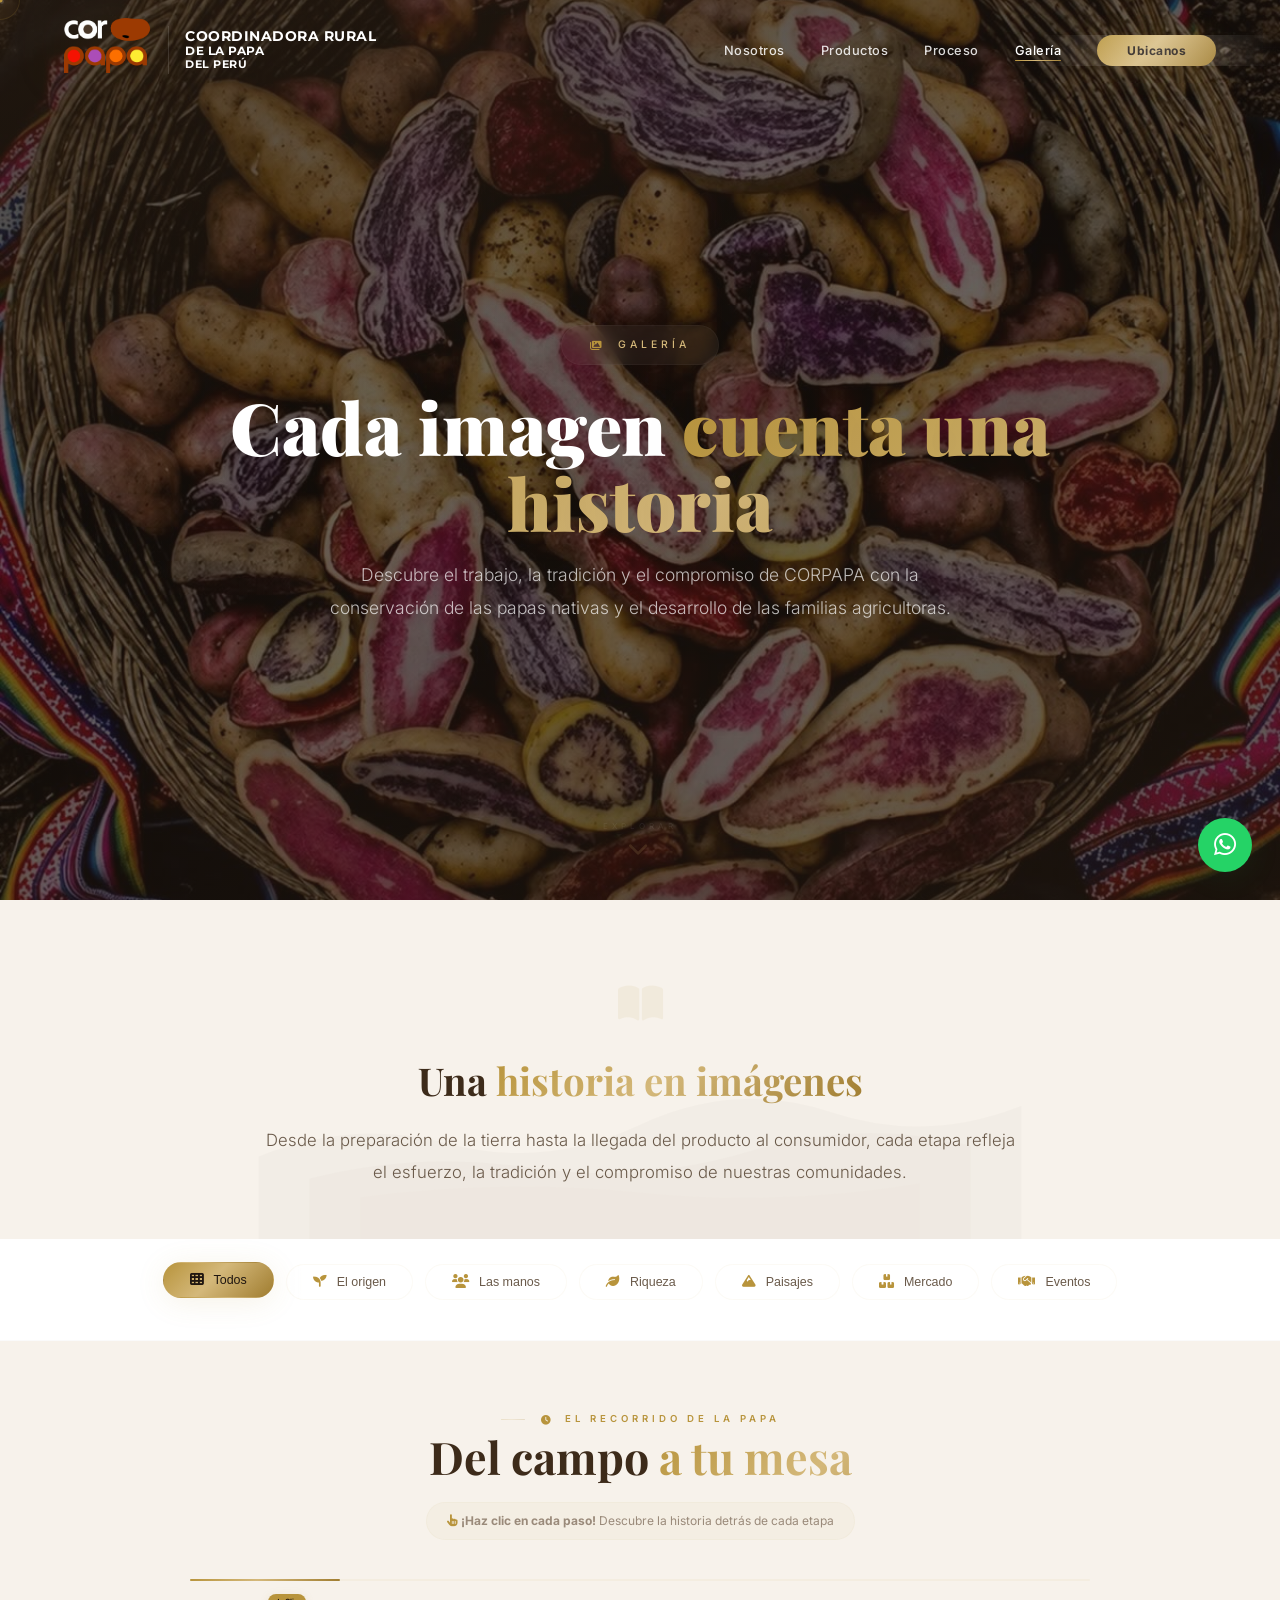
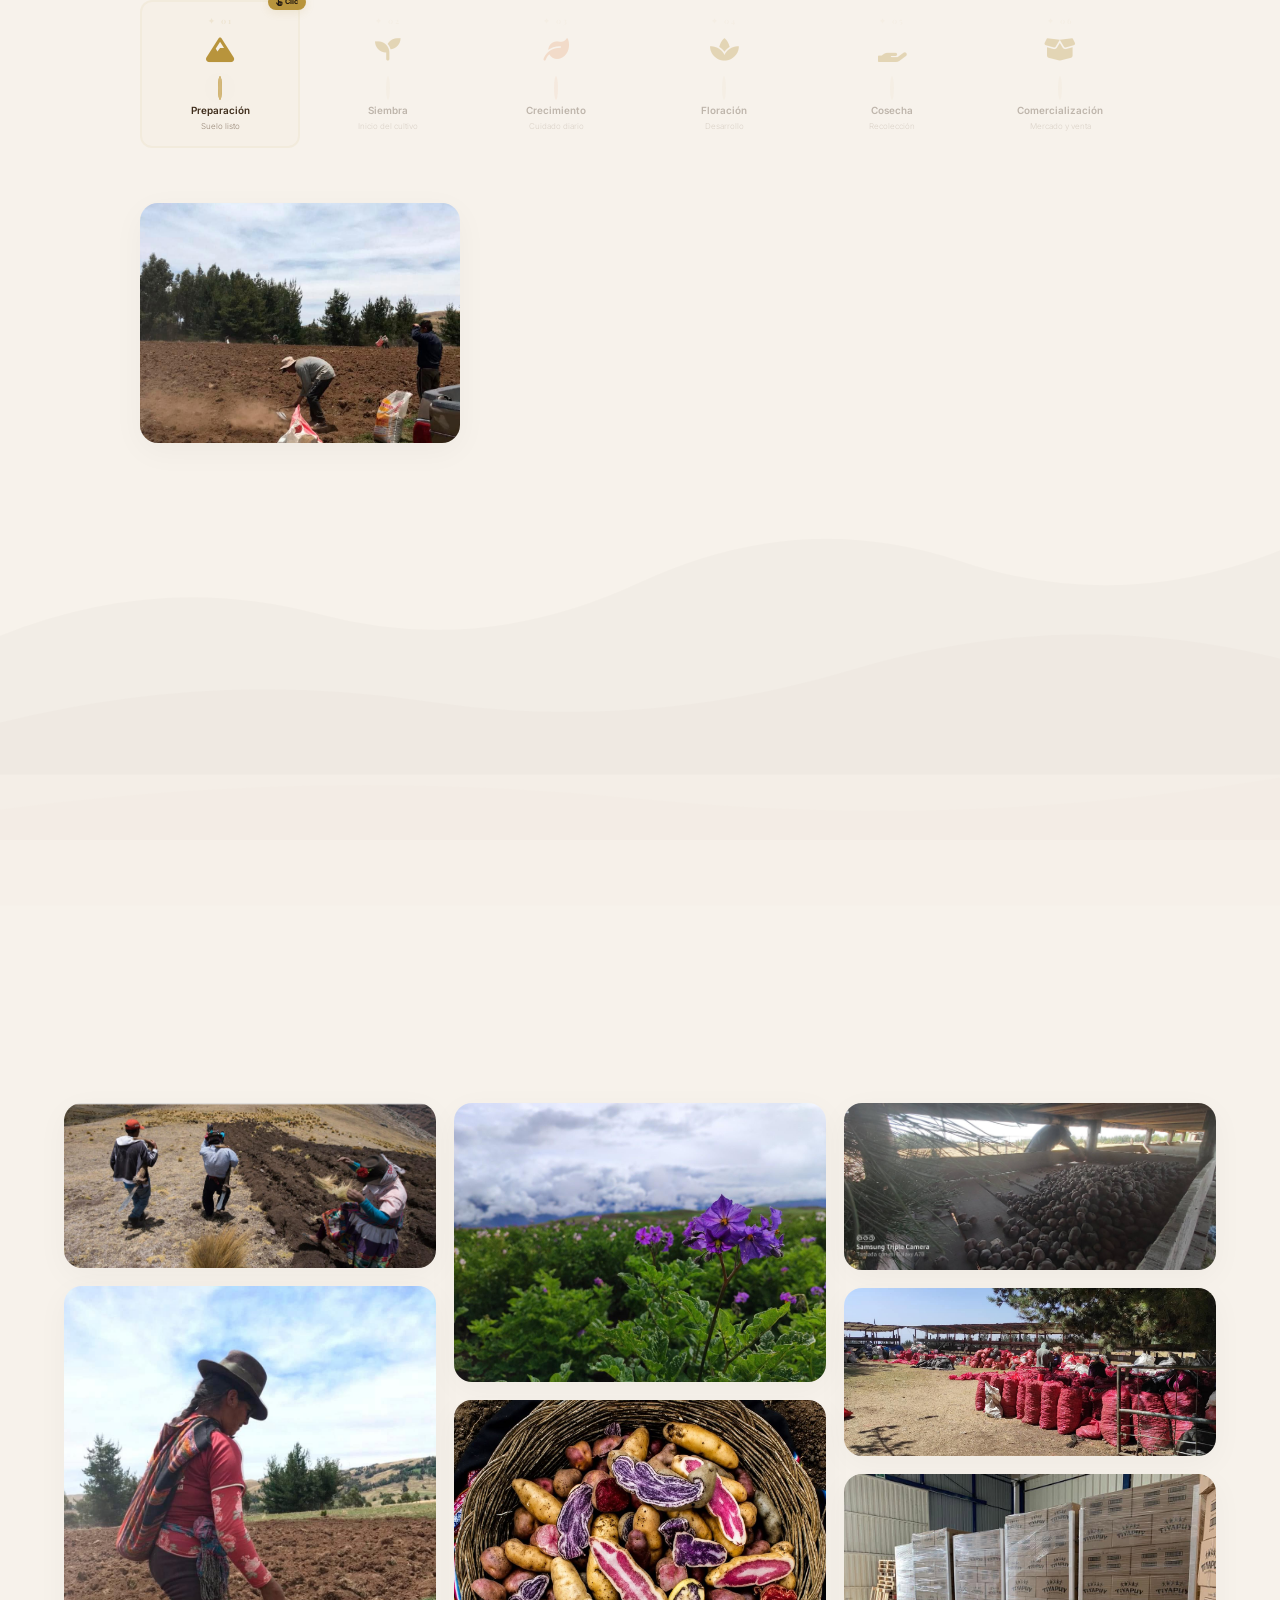
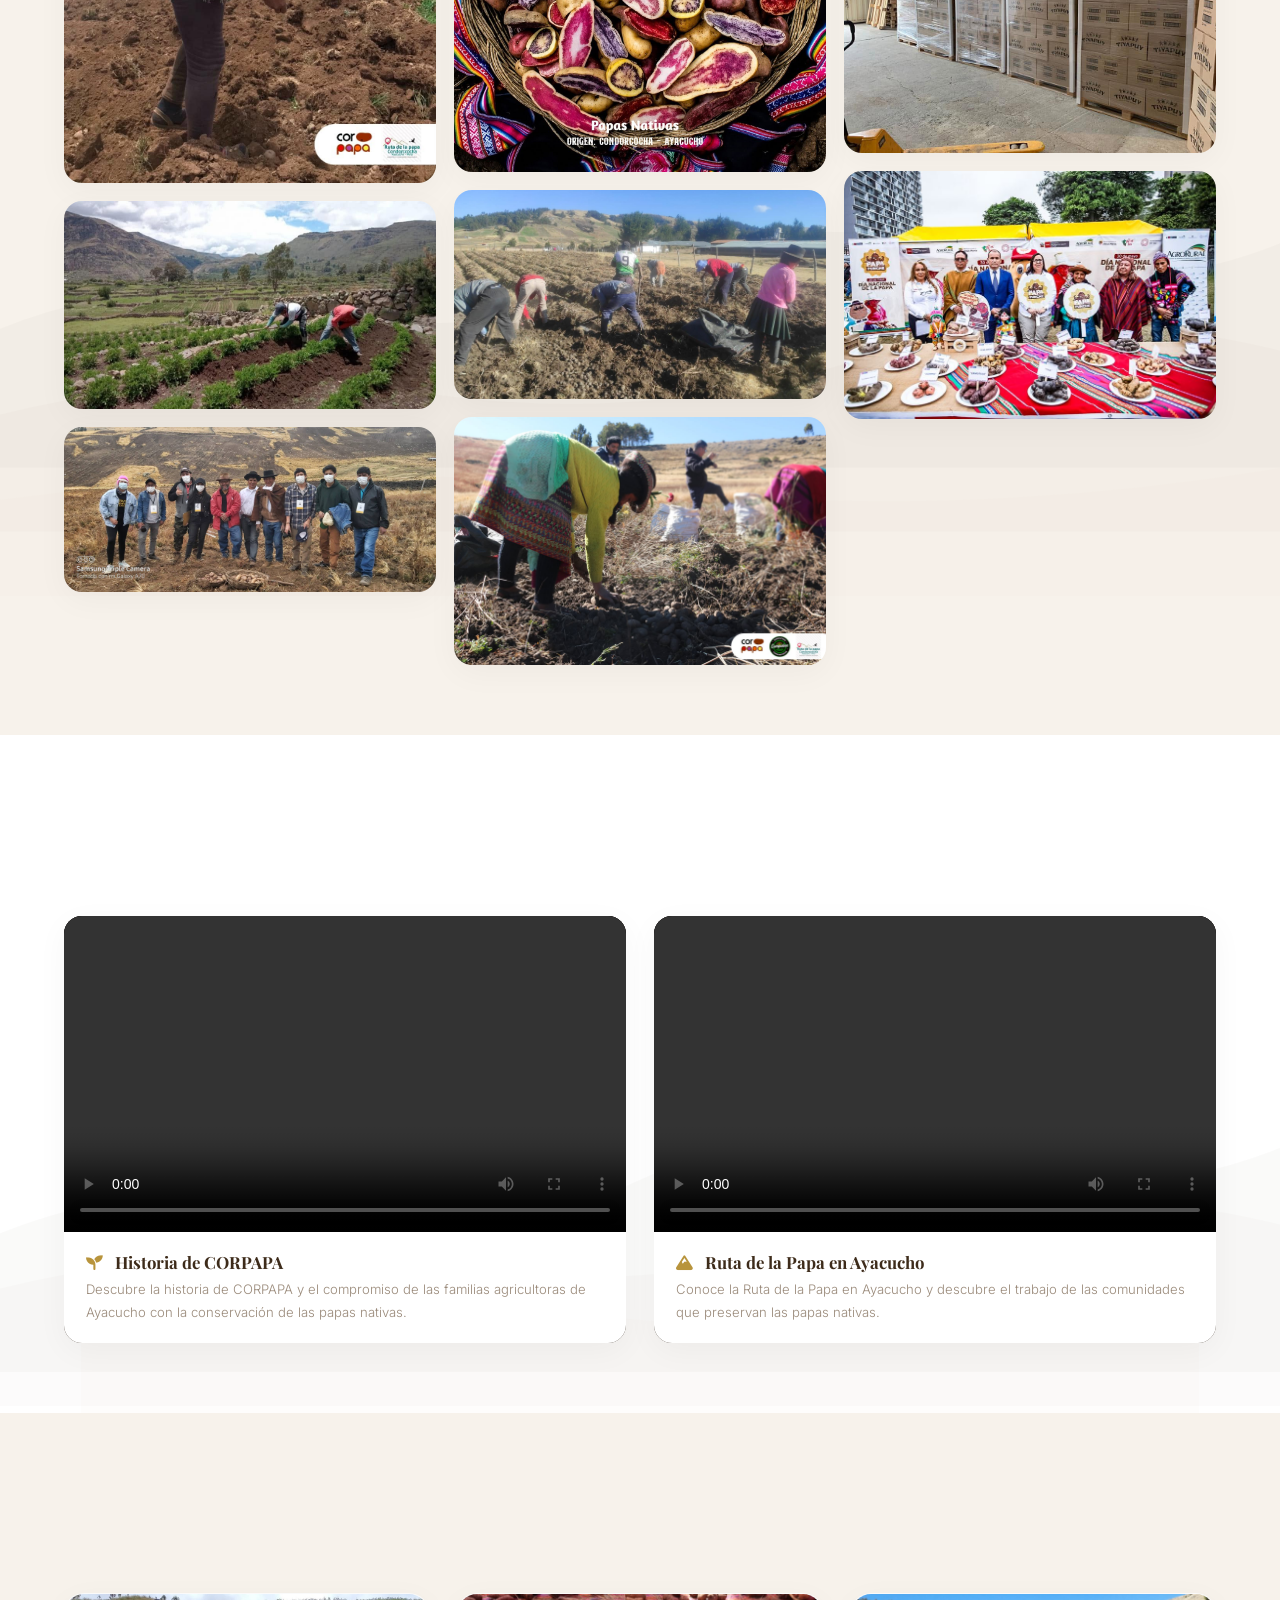
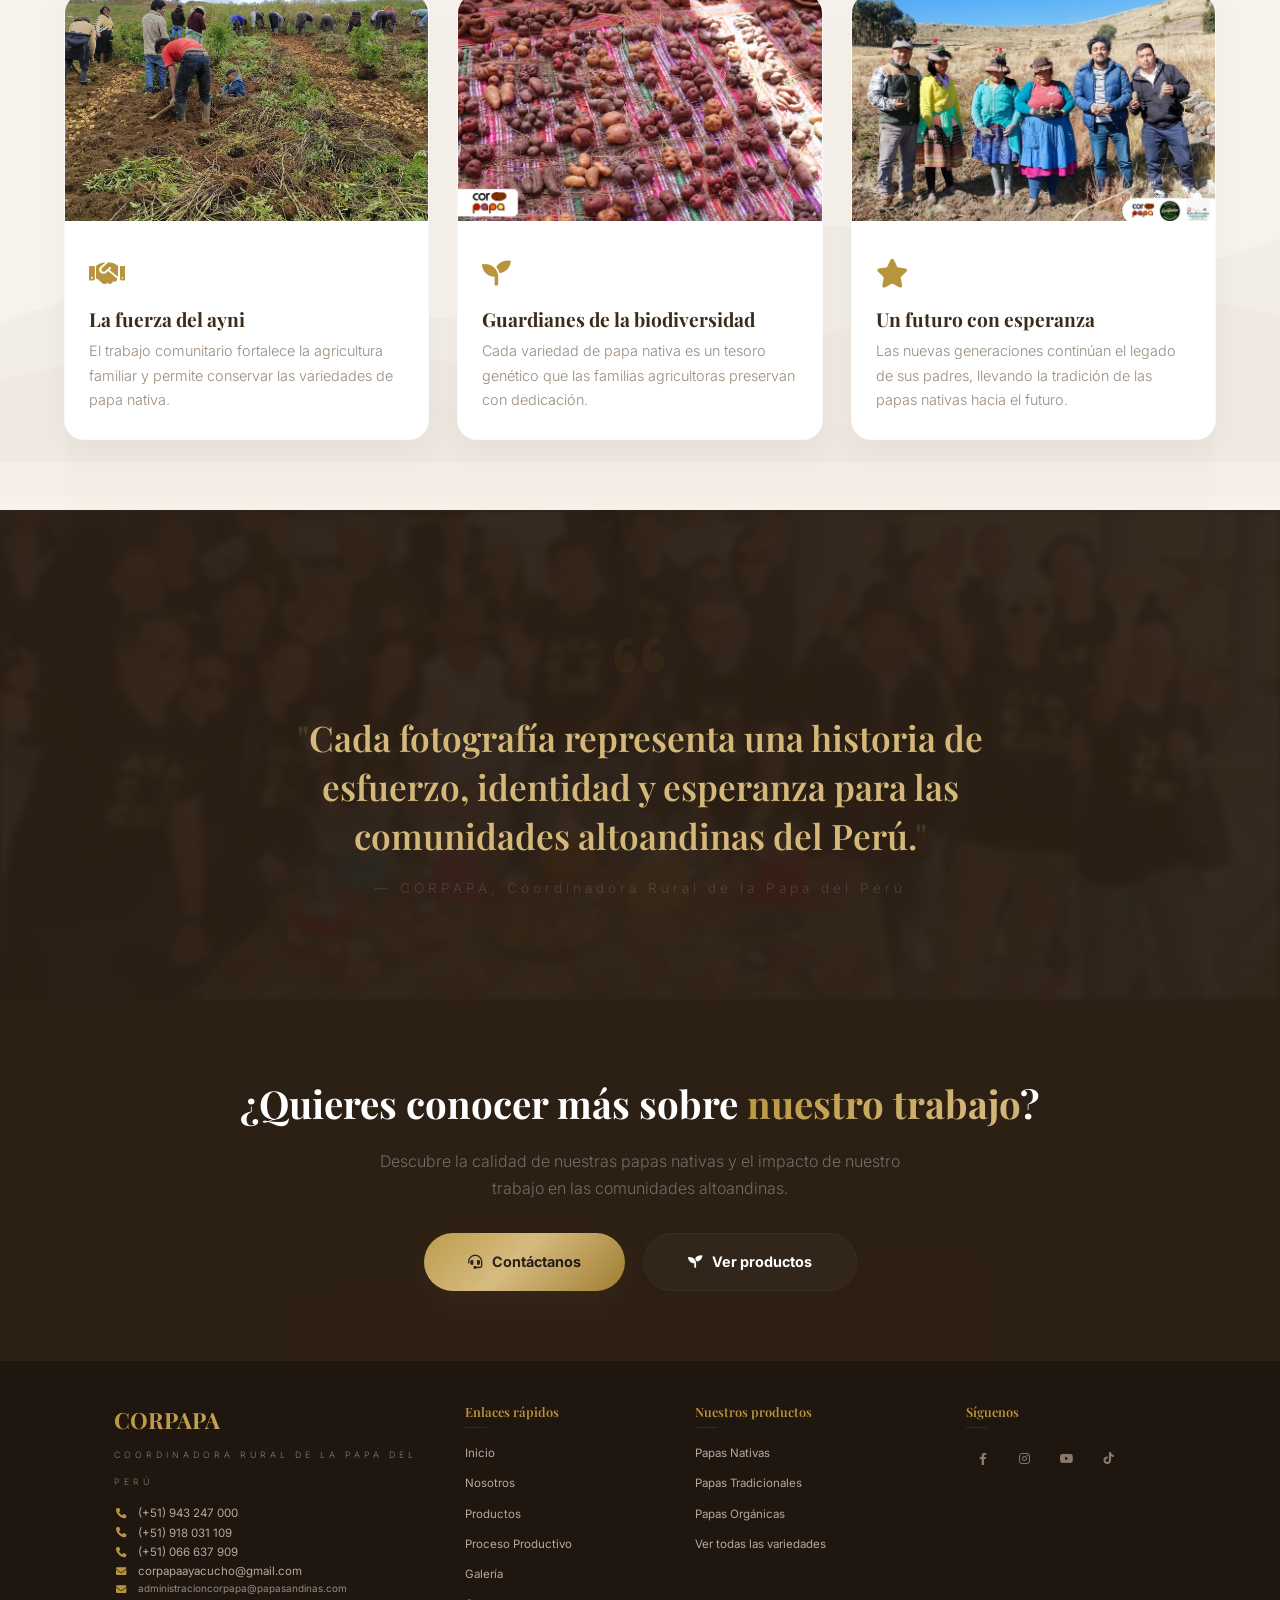
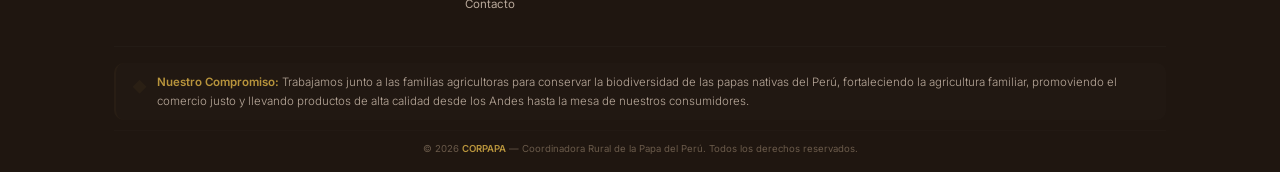
==== galeria.html @ 733f5c11 "CORPAPA 1" ====
<!DOCTYPE html>
<html lang="es">
<head>
    <meta charset="UTF-8" />
    <meta name="viewport" content="width=device-width, initial-scale=1.0, maximum-scale=5.0" />
    <title>Galería CORPAPA – Cada imagen cuenta una historia</title>
    <link rel="stylesheet" href="https://cdnjs.cloudflare.com/ajax/libs/font-awesome/6.0.0-beta3/css/all.min.css" />
    <link href="https://fonts.googleapis.com/css2?family=Playfair+Display:wght@400;600;700;900&family=Inter:wght@300;400;500;600;700;800&family=Montserrat:wght@700;800;900&display=swap" rel="stylesheet" />
    <style>
        * {
            margin: 0;
            padding: 0;
            box-sizing: border-box;
        }

        :root {
            --primary: #3d2b1a;
            --primary-dark: #2c1f14;
            --primary-light: #5a4030;
            --gold: #b8943c;
            --gold-light: #d4b87a;
            --gold-dark: #8a6f2a;
            --cream: #f7f2eb;
            --cream-dark: #ece4da;
            --white: #ffffff;
            --dark: #1f1610;
            --text: #2d221a;
            --text-light: #6a5a4a;
            --text-muted: #9a8a7a;
            --shadow: 0 8px 32px rgba(0, 0, 0, 0.04);
            --shadow-hover: 0 20px 60px rgba(0, 0, 0, 0.08);
            --shadow-premium: 0 40px 100px rgba(0, 0, 0, 0.05);
            --transition: 0.6s cubic-bezier(0.25, 0.46, 0.45, 0.94);
            --transition-bounce: 0.7s cubic-bezier(0.34, 1.56, 0.64, 1);
            --transition-fast: 0.3s ease;
            --gradient-gold: linear-gradient(135deg, #b8943c 0%, #d4b87a 45%, #a07d30 100%);
            --gradient-gold-soft: linear-gradient(135deg, rgba(184, 148, 60, 0.04) 0%, rgba(212, 184, 122, 0.02) 100%);
        }

        html { scroll-behavior: smooth; }
        body {
            font-family: 'Inter', -apple-system, BlinkMacSystemFont, 'Segoe UI', system-ui, sans-serif;
            color: var(--text);
            background: var(--cream);
            line-height: 1.7;
            overflow-x: hidden;
            -webkit-font-smoothing: antialiased;
            -moz-osx-font-smoothing: grayscale;
        }
        a { text-decoration: none; color: inherit; cursor: pointer; }
        button { cursor: pointer; }
        ::selection { background: var(--gold); color: var(--white); }

        .container { max-width: 1200px; margin: 0 auto; padding: 0 24px; }

        ::-webkit-scrollbar { width: 4px; }
        ::-webkit-scrollbar-track { background: var(--cream); }
        ::-webkit-scrollbar-thumb { background: var(--gold); border-radius: 10px; }

        @keyframes fadeInDown {
            from { opacity: 0; transform: translateY(-30px); }
            to { opacity: 1; transform: translateY(0); }
        }
        @keyframes fadeInUp {
            from { opacity: 0; transform: translateY(50px) scale(0.95); }
            to { opacity: 1; transform: translateY(0) scale(1); }
        }
        @keyframes shimmerText {
            0% { background-position: -300% center; }
            100% { background-position: 300% center; }
        }
        @keyframes shimmer {
            0% { background-position: -200% 0; }
            100% { background-position: 200% 0; }
        }
        @keyframes fadeInBlur {
            from { opacity: 0; filter: blur(12px); transform: scale(1.03); }
            to { opacity: 1; filter: blur(0); transform: scale(1); }
        }
        @keyframes float {
            0%, 100% { transform: translateY(0px) rotate(0deg); }
            50% { transform: translateY(-14px) rotate(1deg); }
        }
        @keyframes flowerFloat {
            0%, 100% { transform: translateY(0px) rotate(0deg) scale(1); }
            50% { transform: translateY(-10px) rotate(8deg) scale(1.05); }
        }
        @keyframes kenBurns {
            0% { transform: scale(1) translateX(0); }
            100% { transform: scale(1.08) translateX(-2%); }
        }
        @keyframes pulseGlow {
            0%, 100% { opacity: 0.05; }
            50% { opacity: 0.15; }
        }
        @keyframes floatParticle {
            0% { transform: translateY(0) translateX(0) scale(0); opacity: 0; }
            20% { opacity: 0.5; transform: translateY(-30px) translateX(20px) scale(1); }
            80% { opacity: 0.3; transform: translateY(-150px) translateX(50px) scale(0.8); }
            100% { transform: translateY(-200px) translateX(80px) scale(0); opacity: 0; }
        }
        @keyframes pulseClick {
            0%, 100% { transform: scale(1); }
            50% { transform: scale(1.05); }
        }
        @keyframes handPoint {
            0%, 100% { transform: translateX(0); opacity: 0.3; }
            50% { transform: translateX(5px); opacity: 0.8; }
        }

        .navbar {
            position: fixed;
            top: 0;
            left: 0;
            width: 100%;
            z-index: 1000;
            padding: 18px 0;
            transition: transform 0.5s cubic-bezier(0.25, 0.46, 0.45, 0.94),
                        background 0.5s ease,
                        backdrop-filter 0.5s ease,
                        box-shadow 0.5s ease,
                        padding 0.4s ease;
            background: transparent;
            transform: translateY(0);
            opacity: 0;
            animation: fadeInDown 0.8s ease 1.6s forwards;
        }
        .navbar.hidden-nav {
            transform: translateY(-110%);
            opacity: 0;
        }
        .navbar.visible-nav {
            transform: translateY(0);
            opacity: 1;
        }
        .navbar.scrolled {
            background: rgba(44, 31, 20, 0.55);
            backdrop-filter: blur(20px) saturate(1.2);
            -webkit-backdrop-filter: blur(20px) saturate(1.2);
            padding: 10px 0;
            box-shadow: 0 4px 40px rgba(0, 0, 0, 0.08);
            border-bottom: 1px solid rgba(255, 255, 255, 0.04);
        }
        .navbar .container {
            display: flex;
            justify-content: space-between;
            align-items: center;
        }

        .nav-brand-wrapper {
            display: flex;
            align-items: center;
            gap: 16px;
        }
        .nav-logo img {
            height: 55px;
            width: auto;
            filter: drop-shadow(0 0 30px rgba(196, 154, 60, 0.1));
            transition: var(--transition-bounce);
        }
        .nav-logo img:hover {
            transform: scale(1.04) rotate(-1deg);
            filter: drop-shadow(0 0 40px rgba(196, 154, 60, 0.15));
        }
        .nav-divider {
            width: 1.5px;
            height: 48px;
            background: rgba(255, 255, 255, 0.12);
            flex-shrink: 0;
        }
        .nav-title {
            font-family: 'Montserrat', 'Inter', sans-serif;
            font-weight: 700;
            color: #ffffff;
            font-size: 0.7rem;
            letter-spacing: 0.5px;
            text-transform: uppercase;
            line-height: 1.2;
            display: flex;
            flex-direction: column;
            background: linear-gradient(120deg, #ffffff 0%, #ffffff 35%, #f0e6c0 45%, #ffffff 55%, #ffffff 100%);
            background-size: 300% 100%;
            -webkit-background-clip: text;
            -webkit-text-fill-color: transparent;
            background-clip: text;
            animation: shimmerText 5s ease-in-out infinite;
        }
        .nav-title .line1 { font-size: 0.85rem; }
        .nav-title .line2 { font-size: 0.75rem; }
        .nav-title .line3 { font-size: 0.7rem; }

        .nav-links {
            display: flex;
            list-style: none;
            gap: 36px;
            align-items: center;
        }
        .nav-links a {
            color: rgba(255, 255, 255, 0.85);
            font-weight: 500;
            font-size: 0.8rem;
            transition: var(--transition-fast);
            position: relative;
            letter-spacing: 0.5px;
        }
        .nav-links a::after {
            content: '';
            position: absolute;
            bottom: -3px;
            left: 0;
            width: 0;
            height: 1.5px;
            background: var(--gradient-gold);
            transition: var(--transition-fast);
            border-radius: 2px;
        }
        .nav-links a:hover {
            color: var(--white);
        }
        .nav-links a:hover::after {
            width: 100%;
        }
        .nav-links a.active {
            color: var(--white);
        }
        .nav-links a.active::after {
            width: 100%;
        }
        .nav-links .btn-contact {
            background: var(--gradient-gold);
            color: var(--dark);
            padding: 8px 30px;
            border-radius: 50px;
            font-weight: 700;
            font-size: 0.75rem;
            transition: var(--transition-bounce);
            box-shadow: 0 4px 30px rgba(196, 154, 60, 0.15);
            position: relative;
            overflow: hidden;
        }
        .nav-links .btn-contact::before {
            content: '';
            position: absolute;
            top: 0;
            left: -50%;
            width: 200%;
            height: 100%;
            background: linear-gradient(90deg, transparent, rgba(255,255,255,0.2), transparent);
            animation: shimmer 5s infinite;
        }
        .nav-links .btn-contact:hover {
            transform: scale(1.05) translateY(-2px);
            box-shadow: 0 8px 40px rgba(196, 154, 60, 0.3);
        }
        .nav-links .btn-contact::after { display: none; }

        .hamburger {
            display: none;
            flex-direction: column;
            gap: 5px;
            cursor: pointer;
            z-index: 1001;
            padding: 4px;
        }
        .hamburger span {
            width: 26px;
            height: 2px;
            background: var(--white);
            border-radius: 4px;
            transition: var(--transition-fast);
        }
        .hamburger.active span:nth-child(1) { transform: rotate(45deg) translate(5px, 5px); }
        .hamburger.active span:nth-child(2) { opacity: 0; transform: scaleX(0); }
        .hamburger.active span:nth-child(3) { transform: rotate(-45deg) translate(5px, -5px); }

        @media (max-width: 768px) {
            .navbar { padding: 12px 0; }
            .nav-logo img { height: 48px; }
            .nav-divider { height: 32px; }
            .nav-title .line1 { font-size: 0.55rem; }
            .nav-title .line2 { font-size: 0.45rem; }
            .nav-title .line3 { font-size: 0.4rem; }
            .nav-brand-wrapper { gap: 10px; max-width: 55%; }
            .nav-links {
                position: fixed;
                top: 0;
                right: -100%;
                width: 280px;
                height: 100vh;
                background: rgba(44,31,20,0.96);
                backdrop-filter: blur(24px);
                flex-direction: column;
                justify-content: center;
                align-items: center;
                gap: 28px;
                transition: var(--transition-fast);
                box-shadow: -8px 0 60px rgba(0,0,0,0.3);
            }
            .nav-links.open { right: 0; }
            .hamburger { display: flex; }
        }

        @media (max-width: 480px) {
            .nav-title .line1 { font-size: 0.45rem; }
            .nav-title .line2 { font-size: 0.38rem; }
            .nav-title .line3 { font-size: 0.35rem; }
            .nav-logo img { height: 36px; }
            .nav-divider { height: 24px; }
            .nav-brand-wrapper { max-width: 50%; gap: 6px; }
        }

        .cursor {
            position: fixed;
            width: 40px;
            height: 40px;
            border-radius: 50%;
            border: 1.5px solid rgba(184, 148, 60, 0.15);
            pointer-events: none;
            z-index: 99999;
            transition: width 0.5s cubic-bezier(0.34, 1.56, 0.64, 1),
                        height 0.5s cubic-bezier(0.34, 1.56, 0.64, 1),
                        border-color 0.3s ease,
                        background 0.4s ease,
                        box-shadow 0.4s ease;
            transform: translate(-50%, -50%);
            background: rgba(184, 148, 60, 0.02);
            backdrop-filter: blur(3px);
            box-shadow: 0 0 60px rgba(184, 148, 60, 0.02);
        }
        .cursor .glow {
            position: absolute;
            top: 50%;
            left: 50%;
            transform: translate(-50%, -50%);
            width: 5px;
            height: 5px;
            border-radius: 50%;
            background: var(--gold);
            box-shadow: 0 0 30px rgba(184, 148, 60, 0.15);
            transition: all 0.3s ease;
        }
        .cursor.hover {
            width: 65px;
            height: 65px;
            border-color: var(--gold);
            background: rgba(184, 148, 60, 0.06);
            box-shadow: 0 0 80px rgba(184, 148, 60, 0.06);
        }
        .cursor.hover .glow { width: 10px; height: 10px; box-shadow: 0 0 50px rgba(184, 148, 60, 0.25); }
        .cursor.clickable {
            width: 75px;
            height: 75px;
            border-color: var(--gold-light);
            background: rgba(184, 148, 60, 0.1);
            box-shadow: 0 0 100px rgba(184, 148, 60, 0.1);
        }
        .cursor.clickable .glow { width: 12px; height: 12px; box-shadow: 0 0 60px rgba(184, 148, 60, 0.3); }
        @media (max-width: 1024px) { .cursor { display: none; } }

        .preloader {
            position: fixed;
            top: 0;
            left: 0;
            width: 100%;
            height: 100%;
            background: var(--primary-dark);
            display: flex;
            align-items: center;
            justify-content: center;
            z-index: 99999;
            transition: opacity 1s ease, visibility 1s ease;
        }
        .preloader.hidden { opacity: 0; visibility: hidden; }
        .preloader .preloader-content { text-align: center; position: relative; }
        .preloader .preloader-logo {
            font-family: 'Playfair Display', serif;
            color: var(--gold-light);
            font-size: 4rem;
            letter-spacing: 18px;
            opacity: 0;
            animation: fadeInBlur 1.2s ease 0.3s forwards;
            text-shadow: 0 0 80px rgba(184,148,60,0.05);
        }
        .preloader .preloader-logo::after {
            content: '✦';
            position: absolute;
            top: -25px;
            right: -40px;
            font-size: 1.5rem;
            color: var(--gold);
            opacity: 0;
            animation: fadeInUp 0.8s ease 1.2s forwards, float 3s ease-in-out 1.5s infinite;
        }
        .preloader .preloader-sub {
            color: rgba(255,255,255,0.2);
            font-size: 0.8rem;
            letter-spacing: 12px;
            text-transform: uppercase;
            margin-top: 10px;
            opacity: 0;
            animation: fadeInUp 0.8s ease 1s forwards;
        }
        .preloader .preloader-line {
            width: 0;
            height: 2px;
            background: var(--gradient-gold);
            margin: 18px auto 0;
            border-radius: 4px;
            animation: preloaderLine 1.8s ease 0.5s forwards;
            box-shadow: 0 0 50px rgba(184,148,60,0.08);
        }
        @keyframes preloaderLine { 0% { width: 0; } 100% { width: 180px; } }
        .preloader .preloader-spinner {
            position: absolute;
            top: -25px;
            left: 50%;
            transform: translateX(-50%);
            width: 90px;
            height: 90px;
            border: 2px solid rgba(184,148,60,0.05);
            border-top: 2px solid var(--gold);
            border-radius: 50%;
            animation: spin 1.2s linear infinite;
            opacity: 0;
            animation: spin 1.2s linear infinite, fadeInUp 0.5s ease 0.2s forwards;
            box-shadow: 0 0 80px rgba(184,148,60,0.03);
        }
        @keyframes spin { 0% { transform: translateX(-50%) rotate(0deg); } 100% { transform: translateX(-50%) rotate(360deg); } }

        .progress-bar {
            position: fixed;
            top: 0;
            left: 0;
            height: 3px;
            background: var(--gradient-gold);
            z-index: 10000;
            width: 0%;
            transition: width 0.1s ease;
            box-shadow: 0 0 30px rgba(184,148,60,0.06);
        }

        .section-badge {
            display: inline-flex;
            align-items: center;
            gap: 10px;
            color: var(--gold);
            font-weight: 600;
            font-size: 0.6rem;
            letter-spacing: 4px;
            text-transform: uppercase;
            margin-bottom: 4px;
        }
        .section-badge::before {
            content: '';
            width: 24px;
            height: 1.5px;
            background: var(--gradient-gold);
            opacity: 0.2;
            margin-right: 6px;
            border-radius: 2px;
        }
        .section-title {
            font-family: 'Playfair Display', serif;
            font-size: 2.8rem;
            font-weight: 700;
            color: var(--primary);
            margin-bottom: 8px;
            line-height: 1.12;
        }
        .section-title .highlight {
            background: var(--gradient-gold);
            -webkit-background-clip: text;
            -webkit-text-fill-color: transparent;
            background-clip: text;
            background-size: 200% auto;
            animation: shimmerText 4s ease-in-out infinite;
        }
        .section-subtitle {
            font-size: 0.95rem;
            color: var(--text-light);
            max-width: 580px;
            line-height: 1.8;
            font-weight: 300;
        }
        .text-center { text-align: center; }
        .text-center .section-subtitle { margin-left: auto; margin-right: auto; }

        .fade-up {
            opacity: 0;
            transform: translateY(50px);
            transition: opacity 1s ease, transform 1s ease;
        }
        .fade-up.visible { opacity: 1; transform: translateY(0); }

        .btn-primary {
            display: inline-flex;
            align-items: center;
            gap: 10px;
            background: var(--gradient-gold);
            color: var(--dark);
            padding: 16px 44px;
            border-radius: 60px;
            font-weight: 700;
            font-size: 0.9rem;
            transition: all 0.5s cubic-bezier(0.34, 1.56, 0.64, 1);
            border: none;
            cursor: pointer;
            box-shadow: 0 8px 35px rgba(184, 148, 60, 0.08);
            position: relative;
            overflow: hidden;
            text-decoration: none;
        }
        .btn-primary::after {
            content: '';
            position: absolute;
            top: 0;
            left: -100%;
            width: 200%;
            height: 100%;
            background: linear-gradient(90deg, transparent, rgba(255,255,255,0.08), transparent);
            animation: shimmer 5s infinite;
        }
        .btn-primary:hover { transform: translateY(-6px) scale(1.02); box-shadow: 0 14px 50px rgba(184, 148, 60, 0.15); }

        .btn-outline-light {
            display: inline-flex;
            align-items: center;
            gap: 10px;
            background: rgba(255,255,255,0.03);
            backdrop-filter: blur(10px);
            color: var(--white);
            padding: 16px 44px;
            border-radius: 60px;
            font-weight: 700;
            font-size: 0.9rem;
            transition: all 0.5s cubic-bezier(0.34, 1.56, 0.64, 1);
            border: 1px solid rgba(255,255,255,0.04);
            cursor: pointer;
            text-decoration: none;
        }
        .btn-outline-light:hover { background: var(--white); color: var(--primary); transform: translateY(-6px); border-color: var(--white); }

        .gallery-hero {
            min-height: 100vh;
            display: flex;
            align-items: center;
            justify-content: center;
            position: relative;
            color: var(--white);
            overflow: hidden;
            padding: 130px 0 80px;
        }
        .gallery-hero .hero-bg {
            position: absolute;
            inset: 0;
            background-size: cover;
            background-position: center;
            background-image: url('imagenes/portada.png');
            animation: kenBurns 25s ease-in-out infinite alternate;
            z-index: 0;
            filter: brightness(0.7);
        }
        .gallery-hero .hero-overlay {
            position: absolute;
            inset: 0;
            background: 
                linear-gradient(160deg, rgba(44,31,20,0.7) 0%, rgba(30,22,16,0.5) 40%, rgba(44,31,20,0.6) 100%),
                radial-gradient(ellipse at 30% 20%, rgba(184,148,60,0.05) 0%, transparent 50%);
            z-index: 1;
        }
        .gallery-hero .hero-particles {
            position: absolute;
            inset: 0;
            z-index: 1;
            pointer-events: none;
            overflow: hidden;
        }
        .gallery-hero .hero-particles .particle {
            position: absolute;
            width: 4px;
            height: 4px;
            background: rgba(255,255,255,0.04);
            border-radius: 50%;
            animation: floatParticle 15s ease-in-out infinite;
        }
        .gallery-hero .hero-content {
            position: relative;
            z-index: 2;
            text-align: center;
            max-width: 850px;
            padding: 40px 0;
        }
        .gallery-hero .hero-badge {
            display: inline-flex;
            align-items: center;
            gap: 12px;
            background: rgba(255,255,255,0.04);
            backdrop-filter: blur(12px);
            padding: 10px 28px;
            border-radius: 60px;
            font-size: 0.65rem;
            letter-spacing: 4px;
            color: var(--gold-light);
            border: 1px solid rgba(255,255,255,0.03);
            margin-bottom: 24px;
            text-transform: uppercase;
            font-weight: 500;
            opacity: 0;
            animation: fadeInUp 1s ease 0.8s forwards;
            box-shadow: 0 4px 30px rgba(0,0,0,0.05);
        }
        .gallery-hero .hero-badge i { animation: float 3s ease-in-out infinite; color: var(--gold); }
        .gallery-hero h1 {
            font-family: 'Playfair Display', serif;
            font-size: 4.5rem;
            font-weight: 900;
            line-height: 1.05;
            margin-bottom: 18px;
            text-shadow: 0 4px 60px rgba(0,0,0,0.1);
            opacity: 0;
            animation: fadeInUp 1s ease 1.1s forwards;
        }
        .gallery-hero h1 span {
            background: var(--gradient-gold);
            -webkit-background-clip: text;
            -webkit-text-fill-color: transparent;
            background-clip: text;
            background-size: 200% auto;
            animation: shimmerText 4s ease-in-out infinite;
            position: relative;
        }
        .gallery-hero .hero-sub {
            font-size: 1.1rem;
            color: rgba(255,255,255,0.7);
            max-width: 650px;
            margin: 0 auto;
            line-height: 1.9;
            font-weight: 300;
            opacity: 0;
            animation: fadeInUp 1s ease 1.4s forwards;
        }
        .gallery-hero .hero-scroll {
            position: absolute;
            bottom: 40px;
            left: 50%;
            transform: translateX(-50%);
            z-index: 3;
            display: flex;
            flex-direction: column;
            align-items: center;
            gap: 6px;
            color: rgba(255,255,255,0.08);
            font-size: 0.5rem;
            letter-spacing: 4px;
            text-transform: uppercase;
            animation: float 3s ease-in-out infinite;
        }
        .gallery-hero .hero-scroll i { font-size: 1.3rem; color: var(--gold-light); opacity: 0.15; }

        .gallery-intro {
            padding: 70px 0 50px;
            background: var(--cream);
            position: relative;
            text-align: center;
        }
        .gallery-intro .intro-content { max-width: 750px; margin: 0 auto; position: relative; z-index: 1; }
        .gallery-intro .intro-content .intro-icon {
            font-size: 2.5rem;
            color: var(--gold);
            opacity: 0.08;
            margin-bottom: 10px;
            display: inline-block;
            animation: float 4s ease-in-out infinite;
        }
        .gallery-intro .intro-content h2 {
            font-family: 'Playfair Display', serif;
            font-size: 2.4rem;
            color: var(--primary);
            margin-bottom: 12px;
        }
        .gallery-intro .intro-content h2 span {
            background: var(--gradient-gold);
            -webkit-background-clip: text;
            -webkit-text-fill-color: transparent;
            background-clip: text;
        }
        .gallery-intro .intro-content p {
            font-size: 1.05rem;
            color: var(--text-light);
            line-height: 1.9;
            font-weight: 300;
        }

        .landscape-bg {
            position: absolute;
            inset: 0;
            pointer-events: none;
            z-index: 0;
            overflow: hidden;
        }
        .landscape-bg .mountain-layer {
            position: absolute;
            bottom: 0;
            left: 0;
            right: 0;
            height: 100%;
            background-size: 100% 100%;
            background-repeat: no-repeat;
            background-position: bottom;
            opacity: 0.02;
        }
        .landscape-bg .mountain-layer.layer-1 {
            height: 75%;
            background-image: url("data:image/svg+xml,%3Csvg xmlns='http://www.w3.org/2000/svg' viewBox='0 0 1200 400'%3E%3Cpath d='M0 400 L0 270 Q150 210 300 250 Q450 290 600 220 Q750 150 900 200 Q1050 250 1200 190 L1200 400 Z' fill='%234a3222'/%3E%3C/svg%3E");
            animation: mountainFloat 12s ease-in-out infinite alternate;
        }
        @keyframes mountainFloat { 0% { transform: translateY(0); } 100% { transform: translateY(-10px); } }
        .landscape-bg .mountain-layer.layer-2 {
            height: 65%;
            background-image: url("data:image/svg+xml,%3Csvg xmlns='http://www.w3.org/2000/svg' viewBox='0 0 1200 400'%3E%3Cpath d='M0 400 L0 290 Q200 240 400 270 Q600 300 800 240 Q1000 180 1200 230 L1200 400 Z' fill='%236b4f3a'/%3E%3C/svg%3E");
            animation: mountainFloat 15s ease-in-out infinite alternate-reverse;
            opacity: 0.015;
        }
        .landscape-bg .mountain-layer.layer-3 {
            height: 55%;
            background-image: url("data:image/svg+xml,%3Csvg xmlns='http://www.w3.org/2000/svg' viewBox='0 0 1200 400'%3E%3Cpath d='M0 400 L0 310 Q300 270 600 300 Q900 330 1200 280 L1200 400 Z' fill='%23c49a6c'/%3E%3C/svg%3E");
            animation: mountainFloat 18s ease-in-out infinite alternate;
            opacity: 0.01;
        }

        .gallery-filters {
            padding: 25px 0 40px;
            background: var(--white);
            position: relative;
            border-bottom: 1px solid rgba(0,0,0,0.02);
        }
        .filters-wrapper {
            display: flex;
            flex-wrap: wrap;
            gap: 12px;
            justify-content: center;
            position: relative;
            z-index: 1;
        }
        .filter-btn {
            padding: 10px 26px;
            border-radius: 50px;
            border: 1.5px solid rgba(184,148,60,0.05);
            background: rgba(255,255,255,0.3);
            backdrop-filter: blur(8px);
            color: var(--text-light);
            font-size: 0.78rem;
            font-weight: 500;
            cursor: pointer;
            transition: all 0.5s cubic-bezier(0.34, 1.56, 0.64, 1);
            display: inline-flex;
            align-items: center;
            gap: 10px;
            position: relative;
        }
        .filter-btn:hover { border-color: rgba(184,148,60,0.2); background: rgba(184,148,60,0.03); transform: translateY(-3px); }
        .filter-btn.active { 
            background: var(--gradient-gold); 
            color: var(--dark); 
            border-color: transparent; 
            box-shadow: 0 4px 30px rgba(184,148,60,0.12);
            transform: translateY(-2px);
        }
        .filter-btn i { font-size: 0.85rem; color: var(--gold); }
        .filter-btn.active i { color: var(--dark); }

        .timeline-section {
            padding: 60px 0 70px;
            background: var(--cream);
            position: relative;
        }

        .interaction-hint {
            display: flex;
            align-items: center;
            justify-content: center;
            gap: 10px;
            margin-top: 12px;
            font-size: 0.75rem;
            color: var(--text-muted);
            font-weight: 400;
            animation: pulseClick 2s ease-in-out infinite;
            background: rgba(184, 148, 60, 0.04);
            padding: 8px 20px;
            border-radius: 50px;
            border: 1px solid rgba(184, 148, 60, 0.04);
            display: inline-block;
        }
        .interaction-hint i {
            color: var(--gold);
            animation: handPoint 1.5s ease-in-out infinite;
        }

        .timeline-wrapper {
            position: relative;
            z-index: 1;
            max-width: 1000px;
            margin: 0 auto;
        }
        .timeline-progress {
            position: relative;
            padding: 25px 0 15px;
        }
        .timeline-progress .line {
            position: absolute;
            top: 50%;
            left: 5%;
            right: 5%;
            height: 2px;
            background: rgba(184,148,60,0.06);
            transform: translateY(-50%);
            border-radius: 2px;
        }
        .timeline-progress .line .fill {
            height: 100%;
            width: 0%;
            background: var(--gradient-gold);
            transition: width 1.8s ease;
            border-radius: 2px;
            box-shadow: 0 0 30px rgba(184,148,60,0.05);
        }

        .timeline-steps {
            display: flex;
            justify-content: space-between;
            position: relative;
            flex-wrap: wrap;
            gap: 8px;
        }
        .timeline-step {
            flex: 1;
            min-width: 70px;
            text-align: center;
            cursor: pointer;
            transition: all 0.6s cubic-bezier(0.34, 1.56, 0.64, 1);
            opacity: 0.3;
            padding: 12px 0;
            position: relative;
            border-radius: 12px;
            border: 2px solid transparent;
            user-select: none;
        }
        .timeline-step:hover {
            transform: translateY(-6px);
            background: rgba(184, 148, 60, 0.03);
            border-color: rgba(184, 148, 60, 0.04);
        }
        .timeline-step.active {
            opacity: 1;
            border-color: rgba(184, 148, 60, 0.06);
            background: rgba(184, 148, 60, 0.02);
        }
        
        .timeline-step .click-badge {
            position: absolute;
            top: -8px;
            right: -8px;
            background: var(--gold);
            color: var(--dark);
            font-size: 0.45rem;
            font-weight: 700;
            padding: 2px 8px;
            border-radius: 20px;
            opacity: 0;
            transform: scale(0.8);
            transition: all 0.4s ease;
            display: flex;
            align-items: center;
            gap: 3px;
            box-shadow: 0 2px 10px rgba(184, 148, 60, 0.15);
        }
        .timeline-step:hover .click-badge,
        .timeline-step.active .click-badge {
            opacity: 1;
            transform: scale(1);
        }

        .timeline-step .step-number {
            font-family: 'Playfair Display', serif;
            font-size: 0.5rem;
            font-weight: 700;
            color: var(--gold);
            opacity: 0.12;
            letter-spacing: 2px;
            display: block;
        }
        .timeline-step .step-dot {
            width: 16px;
            height: 16px;
            border-radius: 50%;
            background: rgba(184,148,60,0.12);
            margin: 6px auto 8px;
            border: 2px solid transparent;
            transition: all 0.5s ease;
            position: relative;
        }
        .timeline-step.active .step-dot { 
            background: var(--gold); 
            border-color: var(--gold-light); 
            box-shadow: 0 0 40px rgba(184,148,60,0.15); 
        }
        .timeline-step .step-icon { 
            font-size: 1.6rem; 
            display: block; 
            margin-bottom: 4px; 
            color: var(--gold); 
            transition: all 0.5s ease;
        }
        .timeline-step.active .step-icon { transform: scale(1.1); }
        .timeline-step .step-label { 
            font-size: 0.62rem; 
            font-weight: 600; 
            color: var(--primary); 
            display: block; 
        }
        .timeline-step .step-sub { 
            font-size: 0.5rem; 
            color: var(--text-muted); 
            font-weight: 300; 
            display: block;
            margin-top: 1px;
        }

        .timeline-step.floracion .step-icon {
            color: #e8a87c;
            animation: flowerFloat 3s ease-in-out infinite;
        }
        .timeline-step.floracion.active .step-icon {
            color: var(--gold);
            animation: flowerFloat 2s ease-in-out infinite;
        }
        .timeline-step.floracion .step-dot {
            background: rgba(232, 168, 124, 0.3);
            border-color: rgba(232, 168, 124, 0.1);
        }
        .timeline-step.floracion.active .step-dot {
            background: #e8a87c;
            border-color: #d4a87a;
            box-shadow: 0 0 40px rgba(232, 168, 124, 0.2);
        }
        .timeline-step.floracion .click-badge {
            background: #e8a87c;
            color: var(--dark);
        }

        .timeline-gallery {
            display: grid;
            grid-template-columns: repeat(auto-fit, minmax(250px, 1fr));
            gap: 20px;
            margin-top: 35px;
            padding: 20px 0;
        }
        .timeline-gallery .tg-item {
            border-radius: 18px;
            overflow: hidden;
            position: relative;
            aspect-ratio: 4/3;
            cursor: pointer;
            transition: all 0.7s cubic-bezier(0.34, 1.56, 0.64, 1);
            box-shadow: var(--shadow);
            opacity: 0;
            transform: scale(0.9) rotate(-1deg);
        }
        .timeline-gallery .tg-item.visible { opacity: 1; transform: scale(1) rotate(0deg); }
        .timeline-gallery .tg-item:hover { transform: scale(1.04) translateY(-8px); box-shadow: var(--shadow-premium); }
        .timeline-gallery .tg-item img {
            width: 100%;
            height: 100%;
            object-fit: cover;
            transition: transform 0.8s ease;
        }
        .timeline-gallery .tg-item:hover img { transform: scale(1.1); }
        .timeline-gallery .tg-item .tg-overlay {
            position: absolute;
            inset: 0;
            background: linear-gradient(to top, rgba(44,31,20,0.65) 0%, transparent 60%);
            display: flex;
            flex-direction: column;
            justify-content: flex-end;
            padding: 16px 20px 20px;
            opacity: 0;
            transition: all 0.5s ease;
        }
        .timeline-gallery .tg-item:hover .tg-overlay { opacity: 1; }
        .timeline-gallery .tg-item .tg-overlay .tg-title {
            color: #fff;
            font-size: 0.9rem;
            font-weight: 600;
            transform: translateY(12px);
            transition: transform 0.4s ease;
        }
        .timeline-gallery .tg-item:hover .tg-overlay .tg-title { transform: translateY(0); }
        .timeline-gallery .tg-item .tg-overlay .tg-desc {
            color: rgba(255,255,255,0.6);
            font-size: 0.7rem;
            font-weight: 300;
            transform: translateY(12px);
            transition: transform 0.4s ease 0.05s;
        }
        .timeline-gallery .tg-item:hover .tg-overlay .tg-desc { transform: translateY(0); }

        .tg-item.floracion-destacada {
            border: 2px solid rgba(232, 168, 124, 0.2);
        }
        .tg-item.floracion-destacada:hover {
            border-color: rgba(232, 168, 124, 0.5);
        }
        .tg-item.floracion-destacada .tg-overlay {
            background: linear-gradient(to top, rgba(44,31,20,0.7) 0%, rgba(232, 168, 124, 0.05) 50%, transparent 70%);
        }
        .tg-item.floracion-destacada .tg-overlay .tg-title {
            color: #e8a87c;
        }

        .gallery-main {
            padding: 50px 0 70px;
            background: var(--cream);
            position: relative;
        }
        .gallery-masonry {
            column-count: 3;
            column-gap: 18px;
            position: relative;
            z-index: 1;
        }
        .gallery-masonry-item {
            break-inside: avoid;
            margin-bottom: 18px;
            position: relative;
            border-radius: 18px;
            overflow: hidden;
            cursor: pointer;
            transition: all 0.7s cubic-bezier(0.34, 1.56, 0.64, 1);
            box-shadow: var(--shadow);
            opacity: 0;
            transform: scale(0.92);
        }
        .gallery-masonry-item.visible { opacity: 1; transform: scale(1); }
        .gallery-masonry-item.hidden { display: none; }
        .gallery-masonry-item:hover { 
            transform: scale(1.03) translateY(-8px); 
            box-shadow: var(--shadow-premium); 
            z-index: 2; 
        }
        .gallery-masonry-item img {
            width: 100%;
            height: auto;
            display: block;
            transition: transform 0.8s ease;
        }
        .gallery-masonry-item:hover img { transform: scale(1.08); }
        .gallery-masonry-item .item-overlay {
            position: absolute;
            inset: 0;
            background: linear-gradient(to top, rgba(44,31,20,0.7) 0%, rgba(44,31,20,0.15) 45%, transparent 70%);
            opacity: 0;
            transition: all 0.5s ease;
            display: flex;
            flex-direction: column;
            justify-content: flex-end;
            padding: 22px 20px 28px;
        }
        .gallery-masonry-item:hover .item-overlay { opacity: 1; }
        .gallery-masonry-item .item-overlay .item-title {
            color: #fff;
            font-family: 'Playfair Display', serif;
            font-size: 1.05rem;
            font-weight: 700;
            transform: translateY(18px);
            transition: transform 0.5s ease 0.05s;
        }
        .gallery-masonry-item:hover .item-overlay .item-title { transform: translateY(0); }
        .gallery-masonry-item .item-overlay .item-desc {
            color: rgba(255,255,255,0.6);
            font-size: 0.78rem;
            font-weight: 300;
            margin-top: 2px;
            transform: translateY(18px);
            transition: transform 0.5s ease 0.1s;
        }
        .gallery-masonry-item:hover .item-overlay .item-desc { transform: translateY(0); }
        .gallery-masonry-item .item-tag {
            position: absolute;
            top: 14px;
            right: 14px;
            background: rgba(184,148,60,0.85);
            backdrop-filter: blur(8px);
            color: var(--dark);
            padding: 4px 16px;
            border-radius: 50px;
            font-size: 0.5rem;
            font-weight: 600;
            letter-spacing: 0.5px;
            text-transform: uppercase;
            z-index: 2;
            opacity: 0;
            transform: translateY(-10px);
            transition: all 0.4s ease;
            display: inline-flex;
            align-items: center;
            gap: 6px;
        }
        .gallery-masonry-item:hover .item-tag { opacity: 1; transform: translateY(0); }
        .gallery-masonry-item .item-tag i { font-size: 0.55rem; }

        .gallery-videos {
            padding: 70px 0;
            background: var(--white);
            position: relative;
        }
        .gallery-videos .videos-grid {
            display: grid;
            grid-template-columns: repeat(auto-fit, minmax(330px, 1fr));
            gap: 28px;
            position: relative;
            z-index: 1;
        }
        .gallery-videos .video-card {
            border-radius: 18px;
            overflow: hidden;
            box-shadow: var(--shadow);
            transition: all 0.7s cubic-bezier(0.34, 1.56, 0.64, 1);
            background: var(--primary-dark);
            cursor: pointer;
        }
        .gallery-videos .video-card:hover { transform: translateY(-10px); box-shadow: var(--shadow-premium); }
        .gallery-videos .video-card video {
            width: 100%;
            display: block;
            aspect-ratio: 16/9;
            object-fit: cover;
            background: #000;
        }
        .gallery-videos .video-card .video-info {
            padding: 16px 22px 20px;
            background: var(--white);
        }
        .gallery-videos .video-card .video-info h4 {
            font-family: 'Playfair Display', serif;
            font-size: 1.05rem;
            color: var(--primary);
        }
        .gallery-videos .video-card .video-info h4 i { color: var(--gold); margin-right: 8px; }
        .gallery-videos .video-card .video-info p {
            font-size: 0.82rem;
            color: var(--text-muted);
            font-weight: 300;
            margin-top: 2px;
        }

        .gallery-stories {
            padding: 70px 0;
            background: var(--cream);
            position: relative;
        }
        .gallery-stories .stories-grid {
            display: grid;
            grid-template-columns: repeat(auto-fit, minmax(320px, 1fr));
            gap: 28px;
            position: relative;
            z-index: 1;
        }
        .gallery-stories .story-card {
            background: var(--white);
            border-radius: 20px;
            overflow: hidden;
            box-shadow: var(--shadow);
            transition: all 0.7s cubic-bezier(0.34, 1.56, 0.64, 1);
            border: 1px solid rgba(0,0,0,0.02);
            cursor: pointer;
        }
        .gallery-stories .story-card:hover { transform: translateY(-10px); box-shadow: var(--shadow-premium); }
        .gallery-stories .story-card .story-img {
            width: 100%;
            aspect-ratio: 16/10;
            object-fit: cover;
            transition: transform 0.6s ease;
        }
        .gallery-stories .story-card:hover .story-img { transform: scale(1.03); }
        .gallery-stories .story-card .story-body { padding: 20px 24px 26px; }
        .gallery-stories .story-card .story-body .story-icon {
            font-size: 1.8rem;
            color: var(--gold);
            margin-bottom: 4px;
            display: inline-block;
            animation: float 4s ease-in-out infinite;
        }
        .gallery-stories .story-card .story-body h4 {
            font-family: 'Playfair Display', serif;
            font-size: 1.2rem;
            color: var(--primary);
        }
        .gallery-stories .story-card .story-body p {
            color: var(--text-muted);
            font-size: 0.9rem;
            font-weight: 300;
            line-height: 1.7;
            margin-top: 4px;
        }

        .gallery-final-quote {
            padding: 80px 0;
            background: var(--primary-dark);
            position: relative;
            text-align: center;
            overflow: hidden;
        }
        .gallery-final-quote .fq-bg {
            position: absolute;
            inset: 0;
            background-image: url('imagenes/portada2.png');
            background-size: cover;
            background-position: center;
            opacity: 0.05;
            filter: blur(3px);
            animation: kenBurns 30s ease-in-out infinite alternate;
        }
        .gallery-final-quote .fq-content { position: relative; z-index: 1; max-width: 800px; margin: 0 auto; padding: 20px; }
        .gallery-final-quote .fq-content .fq-icon {
            font-size: 3.5rem;
            color: var(--gold);
            opacity: 0.06;
            margin-bottom: 8px;
            display: inline-block;
            animation: float 4s ease-in-out infinite;
        }
        .gallery-final-quote .fq-content blockquote {
            font-family: 'Playfair Display', serif;
            font-size: 2.2rem;
            color: var(--gold-light);
            line-height: 1.4;
            font-weight: 600;
        }
        .gallery-final-quote .fq-content blockquote::before { content: '"'; opacity: 0.15; }
        .gallery-final-quote .fq-content blockquote::after { content: '"'; opacity: 0.15; }
        .gallery-final-quote .fq-content .fq-author {
            margin-top: 16px;
            color: rgba(255,255,255,0.15);
            font-size: 0.85rem;
            letter-spacing: 4px;
            font-weight: 300;
        }

        .gallery-cta {
            padding: 70px 0;
            background: var(--primary-dark);
            color: var(--white);
            text-align: center;
            position: relative;
            border-top: 1px solid rgba(255,255,255,0.02);
        }
        .gallery-cta .cta-content { position: relative; z-index: 1; }
        .gallery-cta h2 {
            font-family: 'Playfair Display', serif;
            font-size: 2.4rem;
            margin-bottom: 12px;
        }
        .gallery-cta h2 span {
            background: var(--gradient-gold);
            -webkit-background-clip: text;
            -webkit-text-fill-color: transparent;
            background-clip: text;
            background-size: 200% auto;
            animation: shimmerText 4s ease-in-out infinite;
        }
        .gallery-cta p {
            color: rgba(255,255,255,0.35);
            font-size: 1rem;
            max-width: 520px;
            margin: 0 auto 30px;
            font-weight: 300;
        }
        .gallery-cta .cta-buttons { display: flex; gap: 18px; justify-content: center; flex-wrap: wrap; }

        .lightbox-gallery {
            display: none;
            position: fixed;
            top: 0;
            left: 0;
            width: 100%;
            height: 100%;
            background: rgba(0, 0, 0, 0.92);
            backdrop-filter: blur(50px);
            z-index: 9999;
            align-items: center;
            justify-content: center;
            padding: 40px;
            opacity: 0;
            transition: opacity 0.6s ease;
        }
        .lightbox-gallery.active { display: flex; opacity: 1; }
        .lightbox-gallery .lb-content {
            max-width: 90vw;
            max-height: 72vh;
            border-radius: 20px;
            box-shadow: 0 60px 150px rgba(0,0,0,0.5);
            object-fit: contain;
            transform: scale(0.9);
            transition: transform 0.6s cubic-bezier(0.34, 1.56, 0.64, 1);
        }
        .lightbox-gallery.active .lb-content { transform: scale(1); }
        .lightbox-gallery .lb-close {
            position: absolute;
            top: 30px;
            right: 34px;
            color: rgba(255,255,255,0.4);
            font-size: 2.2rem;
            cursor: pointer;
            transition: var(--transition-bounce);
            background: none;
            border: none;
            width: 60px;
            height: 60px;
            border-radius: 50%;
            display: flex;
            align-items: center;
            justify-content: center;
            background: rgba(255,255,255,0.02);
            backdrop-filter: blur(8px);
            border: 1px solid rgba(255,255,255,0.02);
        }
        .lightbox-gallery .lb-close:hover { color: #fff; transform: rotate(90deg) scale(1.1); background: rgba(255,255,255,0.04); }
        .lightbox-gallery .lb-nav {
            position: absolute;
            top: 50%;
            transform: translateY(-50%);
            background: rgba(255,255,255,0.02);
            backdrop-filter: blur(8px);
            border: 1px solid rgba(255,255,255,0.02);
            color: rgba(255,255,255,0.3);
            width: 52px;
            height: 52px;
            border-radius: 50%;
            display: flex;
            align-items: center;
            justify-content: center;
            font-size: 1.3rem;
            cursor: pointer;
            transition: all 0.4s ease;
        }
        .lightbox-gallery .lb-nav:hover { background: rgba(255,255,255,0.06); color: #fff; border-color: rgba(255,255,255,0.04); }
        .lightbox-gallery .lb-nav.prev { left: 32px; }
        .lightbox-gallery .lb-nav.next { right: 32px; }
        .lightbox-gallery .lb-caption {
            position: absolute;
            bottom: 40px;
            left: 50%;
            transform: translateX(-50%);
            color: rgba(255,255,255,0.6);
            text-align: center;
            max-width: 80%;
        }
        .lightbox-gallery .lb-caption .lb-title { font-family: 'Playfair Display', serif; font-size: 1.2rem; color: #fff; }
        .lightbox-gallery .lb-caption .lb-desc { font-size: 0.85rem; font-weight: 300; opacity: 0.5; }
        .lightbox-gallery .lb-counter {
            position: absolute;
            top: 30px;
            left: 34px;
            color: rgba(255,255,255,0.15);
            font-size: 0.8rem;
            font-weight: 300;
            letter-spacing: 2px;
        }

        footer {
            width: 100%;
            overflow: hidden;
            background: var(--dark);
            position: relative;
        }
        .footer-inner { max-width: 1100px; margin: 0 auto; padding: 0 24px; }
        .footer-grid {
            display: grid;
            grid-template-columns: 1.6fr 1fr 1.2fr 1fr;
            gap: 30px;
            padding: 40px 0 30px;
            border-bottom: 1px solid rgba(255,255,255,0.02);
        }
        .footer-col { display: flex; flex-direction: column; }
        .footer-brand .brand-name {
            font-family: 'Playfair Display', serif;
            font-size: 1.4rem;
            font-weight: 700;
            background: var(--gradient-gold);
            -webkit-background-clip: text;
            -webkit-text-fill-color: transparent;
            background-clip: text;
            background-size: 200% auto;
            animation: shimmerText 4s ease-in-out infinite;
        }
        .footer-brand .brand-slogan {
            font-size: 0.55rem;
            color: #8a7a6a;
            letter-spacing: 4px;
            font-weight: 300;
            text-transform: uppercase;
            margin-top: 2px;
        }
        .footer-contact { margin-top: 12px; display: flex; flex-direction: column; gap: 3px; }
        .contact-item {
            display: flex;
            align-items: center;
            gap: 10px;
            font-size: 0.72rem;
            color: #b8a89a;
            line-height: 1.4;
        }
        .contact-item i { color: var(--gold); width: 14px; font-size: 0.65rem; flex-shrink: 0; text-align: center; }
        .contact-item .email-small { font-size: 0.62rem; opacity: 0.8; }
        .footer-title {
            color: var(--gold);
            font-family: 'Playfair Display', serif;
            font-size: 0.8rem;
            font-weight: 600;
            margin-bottom: 10px;
        }
        .footer-title::after { content: ''; display: block; width: 22px; height: 1.5px; background: var(--gradient-gold); opacity: 0.15; margin-top: 4px; border-radius: 2px; }
        .footer-links { list-style: none; display: flex; flex-direction: column; gap: 3px; padding: 0; margin: 0; }
        .footer-links li a {
            color: #b8a89a;
            font-size: 0.72rem;
            transition: 0.3s ease;
            display: inline-block;
            cursor: pointer;
        }
        .footer-links li a:hover { color: #ffffff; padding-left: 4px; }
        .social-icons { display: flex; gap: 8px; margin-top: 4px; flex-wrap: wrap; }
        .social-icons a {
            width: 34px;
            height: 34px;
            border-radius: 50%;
            border: 1px solid rgba(255,255,255,0.02);
            display: flex;
            align-items: center;
            justify-content: center;
            color: #8a7a6a;
            transition: var(--transition-bounce);
            font-size: 0.75rem;
            cursor: pointer;
        }
        .social-icons a:hover { border-color: var(--gold); color: var(--gold); transform: translateY(-3px); background: rgba(196,154,60,0.02); }
        .footer-bottom { padding: 16px 0 14px; display: flex; flex-direction: column; gap: 10px; }
        .footer-commitment {
            display: flex;
            gap: 10px;
            align-items: flex-start;
            padding: 10px 16px;
            background: rgba(255,255,255,0.01);
            border-radius: 10px;
            border-left: 2px solid rgba(196,154,60,0.04);
        }
        .commitment-icon { color: var(--gold); font-size: 0.9rem; opacity: 0.06; margin-top: 2px; flex-shrink: 0; }
        .footer-commitment p { color: #b8a89a; font-size: 0.72rem; line-height: 1.6; margin: 0; font-weight: 300; }
        .footer-commitment p strong { color: var(--gold); font-weight: 600; }
        .footer-copy { text-align: center; padding-top: 10px; border-top: 1px solid rgba(255,255,255,0.01); }
        .footer-copy p { color: #6a5a4a; font-size: 0.6rem; margin: 0; }
        .copy-brand { color: var(--gold); font-weight: 600; }

        .btn-whatsapp {
            position: fixed;
            bottom: 28px;
            right: 28px;
            z-index: 999;
            background: #25d366;
            color: white;
            width: 54px;
            height: 54px;
            border-radius: 50%;
            display: flex;
            align-items: center;
            justify-content: center;
            font-size: 1.6rem;
            box-shadow: 0 4px 35px rgba(37,211,102,0.08);
            transition: var(--transition-bounce);
            cursor: pointer;
            text-decoration: none;
        }
        .btn-whatsapp:hover { transform: scale(1.08) rotate(-3deg); }
        .btn-back-top {
            position: fixed;
            bottom: 96px;
            right: 28px;
            z-index: 998;
            background: rgba(255,255,255,0.02);
            backdrop-filter: blur(10px);
            color: var(--white);
            width: 46px;
            height: 46px;
            border-radius: 50%;
            display: none;
            align-items: center;
            justify-content: center;
            font-size: 1.1rem;
            border: 1px solid rgba(255,255,255,0.02);
            transition: var(--transition-bounce);
            cursor: pointer;
        }
        .btn-back-top.visible { display: flex; }
        .btn-back-top:hover { background: rgba(255,255,255,0.04); transform: translateY(-4px); }
        .btn-back-top i { color: var(--gold-light); }

        @media (max-width: 1024px) {
            .gallery-hero h1 { font-size: 3.5rem; }
            .gallery-masonry { column-count: 2; }
            .timeline-steps { flex-wrap: wrap; justify-content: center; }
            .timeline-step { flex: 0 0 auto; min-width: 60px; }
            .cursor { display: none; }
            .gallery-videos .videos-grid { grid-template-columns: repeat(2, 1fr); }
        }

        @media (max-width: 768px) {
            .gallery-hero { min-height: 80vh; padding: 100px 0 60px; }
            .gallery-hero h1 { font-size: 2.6rem; }
            .gallery-hero .hero-sub { font-size: 0.95rem; }
            .gallery-intro .intro-content h2 { font-size: 1.8rem; }
            .gallery-masonry { column-count: 2; }
            .gallery-final-quote .fq-content blockquote { font-size: 1.5rem; }
            .gallery-cta h2 { font-size: 1.8rem; }
            .gallery-cta .cta-buttons { flex-direction: column; align-items: center; width: 100%; }
            .gallery-cta .cta-buttons .btn-primary,
            .gallery-cta .cta-buttons .btn-outline-light {
                width: 100%;
                justify-content: center;
                padding: 14px 28px;
                font-size: 0.85rem;
            }
            .filter-btn { padding: 8px 18px; font-size: 0.7rem; gap: 6px; }
            .filter-btn i { font-size: 0.75rem; }
            .timeline-step .step-label { font-size: 0.5rem; }
            .timeline-step .step-icon { font-size: 1.2rem; }
            .timeline-gallery { grid-template-columns: repeat(auto-fit, minmax(160px, 1fr)); }
            .lightbox-gallery .lb-nav { width: 42px; height: 42px; font-size: 1rem; }
            .lightbox-gallery .lb-nav.prev { left: 12px; }
            .lightbox-gallery .lb-nav.next { right: 12px; }
            .lightbox-gallery .lb-close { width: 50px; height: 50px; font-size: 1.6rem; top: 18px; right: 18px; }
            .lightbox-gallery .lb-counter { top: 22px; left: 22px; font-size: 0.7rem; }
            .gallery-videos .videos-grid { grid-template-columns: 1fr; }
            .gallery-stories .stories-grid { grid-template-columns: 1fr; }
            .footer-grid {
                grid-template-columns: 1fr 1fr;
                gap: 20px;
                padding: 24px 0 16px;
            }
            .footer-col { text-align: center; align-items: center; }
            .footer-title::after { margin: 4px auto 0; }
            .footer-contact { align-items: center; }
            .contact-item { text-align: center; justify-content: center; }
            .social-icons { justify-content: center; }
            .footer-commitment { flex-direction: column; align-items: center; text-align: center; }
            .footer-brand { align-items: center; }
            .cursor { display: none; }
        }

        @media (max-width: 480px) {
            .gallery-hero h1 { font-size: 2rem; }
            .gallery-hero .hero-badge { font-size: 0.5rem; padding: 6px 16px; }
            .gallery-masonry { column-count: 1; }
            .gallery-intro .intro-content p { font-size: 0.9rem; }
            .gallery-final-quote .fq-content blockquote { font-size: 1.2rem; }
            .gallery-cta h2 { font-size: 1.4rem; }
            .gallery-cta p { font-size: 0.85rem; }
            .gallery-videos .videos-grid { grid-template-columns: 1fr; }
            .gallery-stories .stories-grid { grid-template-columns: 1fr; }
            .timeline-gallery { grid-template-columns: 1fr 1fr; }
            .filter-btn { padding: 6px 14px; font-size: 0.6rem; gap: 4px; }
            .filter-btn i { font-size: 0.65rem; }
            .footer-grid { grid-template-columns: 1fr; gap: 20px; padding: 18px 0 14px; }
            .footer-brand .brand-name { font-size: 1rem; }
            .contact-item { font-size: 0.65rem; }
            .footer-title { font-size: 0.75rem; }
            .footer-links li a { font-size: 0.65rem; }
            .footer-commitment p { font-size: 0.65rem; }
            .social-icons a { width: 30px; height: 30px; font-size: 0.7rem; }
            .footer-copy p { font-size: 0.5rem; }
            .cursor { display: none; }
        }
    </style>
</head>
<body>

    <!-- CURSOR -->
    <div class="cursor" id="cursor">
        <div class="glow"></div>
    </div>

    <!-- PRELOADER -->
    <div class="preloader" id="preloader">
        <div class="preloader-content">
            <div class="preloader-spinner"></div>
            <div class="preloader-logo">CORPAPA</div>
            <div class="preloader-sub">Coordinadora Rural de la Papa del Perú</div>
            <div class="preloader-line"></div>
        </div>
    </div>

    <!-- PROGRESS BAR -->
    <div class="progress-bar" id="progressBar"></div>

    <!-- NAVBAR -->
    <nav class="navbar" id="navbar">
        <div class="container">
            <div class="nav-brand-wrapper">
                <a href="index.html" class="nav-logo">
                    <img src="imagenes/logo.png" alt="CORPAPA" />
                </a>
                <div class="nav-divider"></div>
                <span class="nav-title">
                    <span class="line1">COORDINADORA RURAL</span>
                    <span class="line2">DE LA PAPA</span>
                    <span class="line3">DEL PERÚ</span>
                </span>
            </div>
            <ul class="nav-links" id="navLinks">
                <li><a href="nosotros.html">Nosotros</a></li>
                <li><a href="productos.html">Productos</a></li>
                <li><a href="proceso.html">Proceso</a></li>
                <li><a href="galeria.html" class="active">Galería</a></li>
                <li><a href="contacto.html" class="btn-contact">Ubicanos</a></li>
            </ul>
            <div class="hamburger" id="hamburger">
                <span></span><span></span><span></span>
            </div>
        </div>
    </nav>

    <!-- HERO GALERÍA -->
    <section class="gallery-hero">
        <div class="hero-bg"></div>
        <div class="hero-overlay"></div>
        <div class="hero-particles">
            <div class="particle"></div>
            <div class="particle"></div>
            <div class="particle"></div>
            <div class="particle"></div>
            <div class="particle"></div>
            <div class="particle"></div>
            <div class="particle"></div>
            <div class="particle"></div>
        </div>
        <div class="container">
            <div class="hero-content">
                <span class="hero-badge">
                    <i class="fas fa-images"></i> Galería
                </span>
                <h1>Cada imagen <span>cuenta una historia</span></h1>
                <p class="hero-sub">Descubre el trabajo, la tradición y el compromiso de CORPAPA con la conservación de las papas nativas y el desarrollo de las familias agricultoras.</p>
            </div>
        </div>
        <div class="hero-scroll">
            <span>Explorar</span>
            <i class="fas fa-chevron-down"></i>
        </div>
    </section>

    <!-- INTRODUCCIÓN -->
    <section class="gallery-intro">
        <div class="landscape-bg">
            <div class="mountain-layer layer-1"></div>
            <div class="mountain-layer layer-2"></div>
            <div class="mountain-layer layer-3"></div>
        </div>
        <div class="container">
            <div class="intro-content fade-up">
                <div class="intro-icon"><i class="fas fa-book-open"></i></div>
                <h2>Una <span class="highlight">historia en imágenes</span></h2>
                <p>Desde la preparación de la tierra hasta la llegada del producto al consumidor, cada etapa refleja el esfuerzo, la tradición y el compromiso de nuestras comunidades.</p>
            </div>
        </div>
    </section>

    <!-- FILTROS -->
    <section class="gallery-filters" id="filtersSection">
        <div class="container">
            <div class="filters-wrapper">
                <button class="filter-btn active" data-filter="todos">
                    <i class="fas fa-th"></i> Todos
                </button>
                <button class="filter-btn" data-filter="origen">
                    <i class="fas fa-seedling"></i> El origen
                </button>
                <button class="filter-btn" data-filter="manos">
                    <i class="fas fa-users"></i> Las manos
                </button>
                <button class="filter-btn" data-filter="riqueza">
                    <i class="fas fa-leaf"></i> Riqueza
                </button>
                <button class="filter-btn" data-filter="paisajes">
                    <i class="fas fa-mountain"></i> Paisajes
                </button>
                <button class="filter-btn" data-filter="mercado">
                    <i class="fas fa-boxes"></i> Mercado
                </button>
                <button class="filter-btn" data-filter="eventos">
                    <i class="fas fa-handshake"></i> Eventos
                </button>
            </div>
        </div>
    </section>

    <!-- RECORRIDO DE LA PAPA -->
    <section class="timeline-section" id="timelineSection">
        <div class="landscape-bg">
            <div class="mountain-layer layer-1"></div>
            <div class="mountain-layer layer-2"></div>
            <div class="mountain-layer layer-3"></div>
        </div>
        <div class="container">
            <div class="text-center fade-up" style="margin-bottom: 20px;">
                <span class="section-badge"><i class="fas fa-clock"></i> El recorrido de la papa</span>
                <h2 class="section-title">Del campo <span class="highlight">a tu mesa</span></h2>
                <div class="interaction-hint">
                    <i class="fas fa-hand-pointer"></i>
                    <span><strong>¡Haz clic en cada paso!</strong> Descubre la historia detrás de cada etapa</span>
                </div>
            </div>

            <div class="timeline-wrapper">
                <div class="timeline-progress">
                    <div class="line">
                        <div class="fill" id="timelineFill"></div>
                    </div>
                </div>

                <div class="timeline-steps" id="timelineSteps">
                    <!-- 01 -->
                    <div class="timeline-step active" data-step="0">
                        <span class="click-badge"><i class="fas fa-hand-pointer"></i> Clic</span>
                        <span class="step-number">✦ 01</span>
                        <span class="step-icon"><i class="fas fa-mountain"></i></span>
                        <span class="step-dot"></span>
                        <span class="step-label">Preparación</span>
                        <span class="step-sub">Suelo listo</span>
                    </div>

                    <!-- 02 -->
                    <div class="timeline-step" data-step="1">
                        <span class="click-badge"><i class="fas fa-hand-pointer"></i> Clic</span>
                        <span class="step-number">✦ 02</span>
                        <span class="step-icon"><i class="fas fa-seedling"></i></span>
                        <span class="step-dot"></span>
                        <span class="step-label">Siembra</span>
                        <span class="step-sub">Inicio del cultivo</span>
                    </div>

                    <!-- 03 -->
                    <div class="timeline-step floracion" data-step="2">
                        <span class="click-badge"><i class="fas fa-hand-pointer"></i> Clic</span>
                        <span class="step-number">✦ 03</span>
                        <span class="step-icon"><i class="fas fa-leaf"></i></span>
                        <span class="step-dot"></span>
                        <span class="step-label">Crecimiento</span>
                        <span class="step-sub">Cuidado diario</span>
                    </div>

                    <!-- 04 -->
                    <div class="timeline-step" data-step="3">
                        <span class="click-badge"><i class="fas fa-hand-pointer"></i> Clic</span>
                        <span class="step-number">✦ 04</span>
                        <span class="step-icon"><i class="fas fa-spa"></i></span>
                        <span class="step-dot"></span>
                        <span class="step-label">Floración</span>
                        <span class="step-sub">Desarrollo</span>
                    </div>

                    <!-- 05 -->
                    <div class="timeline-step" data-step="4">
                        <span class="click-badge"><i class="fas fa-hand-pointer"></i> Clic</span>
                        <span class="step-number">✦ 05</span>
                        <span class="step-icon"><i class="fas fa-hand-holding"></i></span>
                        <span class="step-dot"></span>
                        <span class="step-label">Cosecha</span>
                        <span class="step-sub">Recolección</span>
                    </div>

                    <!-- 06 -->
                    <div class="timeline-step" data-step="5">
                        <span class="click-badge"><i class="fas fa-hand-pointer"></i> Clic</span>
                        <span class="step-number">✦ 06</span>
                        <span class="step-icon"><i class="fas fa-box-open"></i></span>
                        <span class="step-dot"></span>
                        <span class="step-label">Comercialización</span>
                        <span class="step-sub">Mercado y venta</span>
                    </div>
                </div>

                <div class="timeline-gallery" id="timelineGallery">
                    <div class="tg-item" data-timeline="0">
                        <img src="imagenes/IMAGENESGALERIA/PREPACION.png" alt="Preparación" />
                        <div class="tg-overlay">
                            <span class="tg-title">Preparación de la tierra</span>
                            <span class="tg-desc">Preparando la tierra con técnicas ancestrales</span>
                        </div>
                    </div>
                    <div class="tg-item" data-timeline="1">
                        <img src="imagenes/IMAGENESGALERIA/CULTIVO.png" alt="Siembra" />
                        <div class="tg-overlay">
                            <span class="tg-title">La siembra comienza</span>
                            <span class="tg-desc">Productores seleccionando las mejores semillas</span>
                        </div>
                    </div>
                    <div class="tg-item" data-timeline="2">
                        <img src="imagenes/IMAGENESGALERIA/CRECIMIENTO.PNG" alt="Crecimiento" />
                        <div class="tg-overlay">
                            <span class="tg-title">El crecimiento</span>
                            <span class="tg-desc">Cuidado diario de los cultivos</span>
                        </div>
                    </div>
                    <div class="tg-item floracion-destacada" data-timeline="3">
                        <img src="imagenes/IMAGENESGALERIA/FLORACION.PNG" alt="Floración" />
                        <div class="tg-overlay">
                            <span class="tg-title">🌸 La floración</span>
                            <span class="tg-desc">La papa florece en los Andes, un espectáculo de la naturaleza</span>
                        </div>
                    </div>
                    <div class="tg-item" data-timeline="4">
                        <img src="imagenes/IMAGENESGALERIA/COSECHA.PNG" alt="Cosecha" />
                        <div class="tg-overlay">
                            <span class="tg-title">La cosecha</span>
                            <span class="tg-desc">Recolección manual con tradición</span>
                        </div>
                    </div>
                    <div class="tg-item" data-timeline="5">
                        <img src="imagenes/IMAGENESGALERIA/SELECCION.PNG" alt="Selección" />
                        <div class="tg-overlay">
                            <span class="tg-title">Selección cuidadosa</span>
                            <span class="tg-desc">Cada papa es elegida a mano</span>
                        </div>
                    </div>
                    <div class="tg-item" data-timeline="5">
                        <img src="imagenes/IMAGENESGALERIA/LLEVAR.PNG" alt="Comercialización" />
                        <div class="tg-overlay">
                            <span class="tg-title">Al mercado</span>
                            <span class="tg-desc">Llevando calidad a los consumidores</span>
                        </div>
                    </div>
                </div>
            </div>
        </div>
    </section>

    <!-- GALERÍA PRINCIPAL -->
    <section class="gallery-main">
        <div class="landscape-bg">
            <div class="mountain-layer layer-1"></div>
            <div class="mountain-layer layer-2"></div>
            <div class="mountain-layer layer-3"></div>
        </div>
        <div class="container">
            <div class="gallery-masonry" id="galleryMasonry">
                
                <!-- CATEGORÍA: ORIGEN -->
                <div class="gallery-masonry-item tall" data-category="origen">
                    <img src="imagenes/IMAGENESGALERIA/prepa.png" alt="Preparación de la tierra" />
                    <span class="item-tag"><i class="fas fa-seedling"></i> El origen</span>
                    <div class="item-overlay">
                        <span class="item-title">Preparación de la tierra</span>
                        <span class="item-desc">Las familias agricultoras preparan el terreno con técnicas ancestrales.</span>
                    </div>
                </div>

                <div class="gallery-masonry-item" data-category="origen">
                    <img src="imagenes/IMAGENESGALERIA/CULTIVO.png" alt="Siembra" />
                    <span class="item-tag"><i class="fas fa-seedling"></i> El origen</span>
                    <div class="item-overlay">
                        <span class="item-title">La siembra comienza</span>
                        <span class="item-desc">Cada semilla es una promesa de futuro para las comunidades altoandinas.</span>
                    </div>
                </div>

                <!-- CATEGORÍA: MANOS -->
                <div class="gallery-masonry-item" data-category="manos">
                    <img src="imagenes/IMAGENESGALERIA/CRECIMIENTO.PNG" alt="Crecimiento" />
                    <span class="item-tag"><i class="fas fa-users"></i> Las manos que cultivan</span>
                    <div class="item-overlay">
                        <span class="item-title">El cuidado diario</span>
                        <span class="item-desc">Productores dedicados al crecimiento de las papas nativas.</span>
                    </div>
                </div>

                <div class="gallery-masonry-item tall" data-category="manos">
                    <img src="imagenes/IMAGENESGALERIA/TRADICION.PNG" alt="Cuidado de cultivos" />
                    <span class="item-tag"><i class="fas fa-users"></i> Las manos que cultivan</span>
                    <div class="item-overlay">
                        <span class="item-title">Tradición que trasciende</span>
                        <span class="item-desc">El conocimiento ancestral se transmite de generación en generación.</span>
                    </div>
                </div>

                <!-- CATEGORÍA: RIQUEZA -->
                <div class="gallery-masonry-item" data-category="riqueza">
                    <img src="imagenes/IMAGENESGALERIA/FLORACION.PNG" alt="Floración" />
                    <span class="item-tag"><i class="fas fa-leaf"></i> La riqueza de nuestras papas</span>
                    <div class="item-overlay">
                        <span class="item-title">🌸 La floración</span>
                        <span class="item-desc">La papa florece en los Andes, un espectáculo de la naturaleza.</span>
                    </div>
                </div>

                <div class="gallery-masonry-item" data-category="riqueza">
                    <img src="imagenes/IMAGENESGALERIA/COLORESDEPAPAS.PNG" alt="Floración andina" />
                    <span class="item-tag"><i class="fas fa-leaf"></i> La riqueza de nuestras papas</span>
                    <div class="item-overlay">
                        <span class="item-title">Colores de la tierra</span>
                        <span class="item-desc">La diversidad de papas nativas es un reflejo de la riqueza cultural del Perú.</span>
                    </div>
                </div>

                <!-- CATEGORÍA: PAISAJES -->
                <div class="gallery-masonry-item" data-category="paisajes">
                    <img src="imagenes/IMAGENESGALERIA/COSECHA.PNG" alt="Cosecha" />
                    <span class="item-tag"><i class="fas fa-mountain"></i> Paisajes andinos</span>
                    <div class="item-overlay">
                        <span class="item-title">La cosecha</span>
                        <span class="item-desc">Recolección manual con tradición en los paisajes andinos.</span>
                    </div>
                </div>

                <div class="gallery-masonry-item" data-category="paisajes">
                    <img src="imagenes/IMAGENESGALERIA/COSECHAG.PNG" alt="Paisaje de cosecha" />
                    <span class="item-tag"><i class="fas fa-mountain"></i> Paisajes andinos</span>
                    <div class="item-overlay">
                        <span class="item-title">Los Andes en su esplendor</span>
                        <span class="item-desc">Un paisaje que invita a la reflexión y al respeto por la naturaleza.</span>
                    </div>
                </div>

                <!-- CATEGORÍA: MERCADO -->
                <div class="gallery-masonry-item" data-category="mercado">
                    <img src="imagenes/IMAGENESGALERIA/SELECT.PNG" alt="Selección" />
                    <span class="item-tag"><i class="fas fa-boxes"></i> Del campo al mercado</span>
                    <div class="item-overlay">
                        <span class="item-title">Selección cuidadosa</span>
                        <span class="item-desc">Cada papa es elegida a mano para garantizar la mejor calidad.</span>
                    </div>
                </div>

                <div class="gallery-masonry-item" data-category="mercado">
                    <img src="imagenes/IMAGENESGALERIA/SELECCION.PNG" alt="Selección de calidad" />
                    <span class="item-tag"><i class="fas fa-boxes"></i> Del campo al mercado</span>
                    <div class="item-overlay">
                        <span class="item-title">Cuidado en cada detalle</span>
                        <span class="item-desc">Desde la cosecha hasta el empaquetado, nuestro compromiso con la calidad.</span>
                    </div>
                </div>

                <!-- CATEGORÍA: EVENTOS -->
                <div class="gallery-masonry-item" data-category="eventos">
                    <img src="imagenes/IMAGENESGALERIA/LLEVAR.PNG" alt="Comercialización" />
                    <span class="item-tag"><i class="fas fa-handshake"></i> Eventos y alianzas</span>
                    <div class="item-overlay">
                        <span class="item-title">Al mercado</span>
                        <span class="item-desc">Llevando calidad a los consumidores y fortaleciendo alianzas.</span>
                    </div>
                </div>

                <div class="gallery-masonry-item" data-category="eventos">
                    <img src="imagenes/IMAGENESGALERIA/CONVE.PNG" alt="Distribución" />
                    <span class="item-tag"><i class="fas fa-handshake"></i> Eventos y alianzas</span>
                    <div class="item-overlay">
                        <span class="item-title">Construyendo alianzas</span>
                        <span class="item-desc">Trabajamos juntos para fortalecer la cadena productiva de las papas nativas.</span>
                    </div>
                </div>

            </div>
        </div>
    </section>

    <!-- VIDEOS -->
    <section class="gallery-videos">
        <div class="landscape-bg">
            <div class="mountain-layer layer-1"></div>
            <div class="mountain-layer layer-2"></div>
            <div class="mountain-layer layer-3"></div>
        </div>
        <div class="container">
            <div class="text-center fade-up" style="margin-bottom: 30px;">
                <span class="section-badge"><i class="fas fa-video"></i> Videos</span>
                <h2 class="section-title">CORPAPA en <span class="highlight">acción</span></h2>
            </div>

            <div class="videos-grid">
                <div class="video-card">
                    <video controls playsinline preload="metadata">
                        <source src="imagenes/IMAGENESGALERIA/RUTA.mp4" type="video/mp4">
                        Tu navegador no soporta el video.
                    </video>
                    <div class="video-info">
                        <h4><i class="fas fa-seedling"></i> Historia de CORPAPA</h4>
                        <p>Descubre la historia de CORPAPA y el compromiso de las familias agricultoras de Ayacucho con la conservación de las papas nativas.</p>
                    </div>
                </div>

                <div class="video-card">
                    <video controls playsinline preload="metadata">
                        <source src="imagenes/IMAGENESGALERIA/PAPAS.MP4" type="video/mp4">
                        Tu navegador no soporta el video.
                    </video>
                    <div class="video-info">
                        <h4><i class="fas fa-mountain"></i> Ruta de la Papa en Ayacucho</h4>
                        <p>Conoce la Ruta de la Papa en Ayacucho y descubre el trabajo de las comunidades que preservan las papas nativas.</p>
                    </div>
                </div>
            </div>
        </div>
    </section>

    <!-- HISTORIAS -->
    <section class="gallery-stories">
        <div class="landscape-bg">
            <div class="mountain-layer layer-1"></div>
            <div class="mountain-layer layer-2"></div>
            <div class="mountain-layer layer-3"></div>
        </div>
        <div class="container">
            <div class="text-center fade-up" style="margin-bottom: 30px;">
                <span class="section-badge"><i class="fas fa-book"></i> Historias</span>
                <h2 class="section-title">Detrás de cada <span class="highlight">imagen</span></h2>
            </div>

            <div class="stories-grid">
                <div class="story-card">
                    <img class="story-img" src="imagenes/IMAGENESGALERIA/AYNI.PNG" alt="Ayni" />
                    <div class="story-body">
                        <div class="story-icon"><i class="fas fa-handshake"></i></div>
                        <h4>La fuerza del ayni</h4>
                        <p>El trabajo comunitario fortalece la agricultura familiar y permite conservar las variedades de papa nativa.</p>
                    </div>
                </div>
                <div class="story-card">
                    <img class="story-img" src="imagenes/IMAGENESGALERIA/BIODI.PNG" alt="Biodiversidad" />
                    <div class="story-body">
                        <div class="story-icon"><i class="fas fa-seedling"></i></div>
                        <h4>Guardianes de la biodiversidad</h4>
                        <p>Cada variedad de papa nativa es un tesoro genético que las familias agricultoras preservan con dedicación.</p>
                    </div>
                </div>
                <div class="story-card">
                    <img class="story-img" src="imagenes/IMAGENESGALERIA/GENERACION.PNG" alt="Futuro" />
                    <div class="story-body">
                        <div class="story-icon"><i class="fas fa-star"></i></div>
                        <h4>Un futuro con esperanza</h4>
                        <p>Las nuevas generaciones continúan el legado de sus padres, llevando la tradición de las papas nativas hacia el futuro.</p>
                    </div>
                </div>
            </div>
        </div>
    </section>

    <!-- FRASE FINAL -->
    <section class="gallery-final-quote">
        <div class="fq-bg"></div>
        <div class="container">
            <div class="fq-content">
                <div class="fq-icon"><i class="fas fa-quote-left"></i></div>
                <blockquote>Cada fotografía representa una historia de esfuerzo, identidad y esperanza para las comunidades altoandinas del Perú.</blockquote>
                <p class="fq-author">— CORPAPA, Coordinadora Rural de la Papa del Perú</p>
            </div>
        </div>
    </section>

    <!-- CTA FINAL -->
    <section class="gallery-cta">
        <div class="landscape-bg">
            <div class="mountain-layer layer-1"></div>
            <div class="mountain-layer layer-2"></div>
            <div class="mountain-layer layer-3"></div>
        </div>
        <div class="container">
            <div class="cta-content">
                <h2>¿Quieres conocer más sobre <span>nuestro trabajo</span>?</h2>
                <p>Descubre la calidad de nuestras papas nativas y el impacto de nuestro trabajo en las comunidades altoandinas.</p>
                <div class="cta-buttons">
                    <a href="contacto.html" class="btn-primary">
                        <i class="fas fa-headset"></i> Contáctanos
                    </a>
                    <a href="productos.html" class="btn-outline-light">
                        <i class="fas fa-seedling"></i> Ver productos
                    </a>
                </div>
            </div>
        </div>
    </section>

    <!-- FOOTER -->
    <footer>
        <div class="footer-inner">
            <div class="footer-grid">
                <div class="footer-col">
                    <div class="footer-brand">
                        <div class="brand-name">COR<span>PAPA</span></div>
                        <span class="brand-slogan">Coordinadora Rural de la Papa del Perú</span>
                    </div>
                    <div class="footer-contact">
                        <div class="contact-item"><i class="fas fa-phone"></i><span>(+51) 943 247 000</span></div>
                        <div class="contact-item"><i class="fas fa-phone"></i><span>(+51) 918 031 109</span></div>
                        <div class="contact-item"><i class="fas fa-phone"></i><span>(+51) 066 637 909</span></div>
                        <div class="contact-item"><i class="fas fa-envelope"></i><span>corpapaayacucho@gmail.com</span></div>
                        <div class="contact-item"><i class="fas fa-envelope"></i><span class="email-small">administracioncorpapa@papasandinas.com</span></div>
                    </div>
                </div>

                <div class="footer-col">
                    <h4 class="footer-title">Enlaces rápidos</h4>
                    <ul class="footer-links">
                        <li><a href="index.html">Inicio</a></li>
                        <li><a href="nosotros.html">Nosotros</a></li>
                        <li><a href="productos.html">Productos</a></li>
                        <li><a href="proceso.html">Proceso Productivo</a></li>
                        <li><a href="galeria.html">Galería</a></li>
                        <li><a href="contacto.html">Contacto</a></li>
                    </ul>
                </div>

                <div class="footer-col">
                    <h4 class="footer-title">Nuestros productos</h4>
                    <ul class="footer-links">
                        <li><a href="productos.html#nativas">Papas Nativas</a></li>
                        <li><a href="productos.html#tradicionales">Papas Tradicionales</a></li>
                        <li><a href="productos.html#organicos">Papas Orgánicas</a></li>
                        <li><a href="productos.html">Ver todas las variedades</a></li>
                    </ul>
                </div>

                <div class="footer-col">
                    <h4 class="footer-title">Síguenos</h4>
                    <div class="social-icons">
                        <a href="https://web.facebook.com/corpapape" target="_blank"><i class="fab fa-facebook-f"></i></a>
                        <a href="https://www.instagram.com/corpapaperu/" target="_blank"><i class="fab fa-instagram"></i></a>
                        <a href="#" target="_blank"><i class="fab fa-youtube"></i></a>
                        <a href="#" target="_blank"><i class="fab fa-tiktok"></i></a>
                    </div>
                </div>
            </div>

            <div class="footer-bottom">
                <div class="footer-commitment">
                    <span class="commitment-icon">◆</span>
                    <p><strong>Nuestro Compromiso:</strong> Trabajamos junto a las familias agricultoras para conservar la biodiversidad de las papas nativas del Perú, fortaleciendo la agricultura familiar, promoviendo el comercio justo y llevando productos de alta calidad desde los Andes hasta la mesa de nuestros consumidores.</p>
                </div>
                <div class="footer-copy">
                    <p>&copy; 2026 <span class="copy-brand">CORPAPA</span> — Coordinadora Rural de la Papa del Perú. Todos los derechos reservados.</p>
                </div>
            </div>
        </div>
    </footer>

    <!-- WHATSAPP - NÚMERO ACTUALIZADO CON MENSAJE PREDETERMINADO -->
    <a href="https://wa.me/51943247000?text=Hola%2C%20deseo%20m%C3%A1s%20informaci%C3%B3n%20sobre%20las%20papas%20nativas" class="btn-whatsapp" id="whatsappBtn" target="_blank">
        <i class="fab fa-whatsapp"></i>
    </a>

    <!-- BACK TOP -->
    <button class="btn-back-top" id="backTopBtn">
        <i class="fas fa-arrow-up"></i>
    </button>

    <!-- LIGHTBOX -->
    <div class="lightbox-gallery" id="lightboxGallery">
        <button class="lb-close" id="lbClose"><i class="fas fa-times"></i></button>
        <button class="lb-nav prev" id="lbPrev"><i class="fas fa-chevron-left"></i></button>
        <button class="lb-nav next" id="lbNext"><i class="fas fa-chevron-right"></i></button>
        <img class="lb-content" id="lbContent" src="" alt="" />
        <div class="lb-counter" id="lbCounter">1 / 1</div>
        <div class="lb-caption" id="lbCaption">
            <div class="lb-title" id="lbTitle">Título</div>
            <div class="lb-desc" id="lbDesc">Descripción</div>
        </div>
    </div>

    <!-- SCRIPTS -->
    <script>
        // CURSOR
        (function() {
            const cursor = document.getElementById('cursor');
            if (!cursor) return;
            document.addEventListener('mousemove', function(e) {
                cursor.style.left = e.clientX + 'px';
                cursor.style.top = e.clientY + 'px';
            });
            document.querySelectorAll('a, button, .btn-primary, .btn-outline-light, .gallery-masonry-item, .tg-item, .story-card, .video-card, .nav-links a, .nav-logo, .social-icons a, .footer-links a, .timeline-step').forEach(function(el) {
                el.addEventListener('mouseenter', function() {
                    cursor.classList.add('hover');
                    if (el.classList.contains('timeline-step') || el.classList.contains('filter-btn')) {
                        cursor.classList.add('clickable');
                    }
                });
                el.addEventListener('mouseleave', function() {
                    cursor.classList.remove('hover', 'clickable');
                });
            });
        })();

        // PRELOADER
        (function() {
            window.addEventListener('load', function() {
                const preloader = document.getElementById('preloader');
                preloader.classList.add('hidden');
                setTimeout(function() { preloader.style.display = 'none'; }, 1200);
            });
        })();

        // PROGRESS BAR
        (function() {
            const progress = document.getElementById('progressBar');
            window.addEventListener('scroll', function() {
                const scrollTop = window.scrollY;
                const docHeight = document.documentElement.scrollHeight - document.documentElement.clientHeight;
                progress.style.width = (scrollTop / docHeight * 100) + '%';
            });
        })();

        // NAVBAR
        (function() {
            const navbar = document.getElementById('navbar');
            const hamburger = document.getElementById('hamburger');
            const navLinks = document.getElementById('navLinks');
            let lastScroll = 0;
            let ticking = false;
            let isHidden = false;
            let scrollTimeout;

            window.addEventListener('scroll', function() {
                const currentScroll = window.pageYOffset || document.documentElement.scrollTop;
                if (!ticking) {
                    window.requestAnimationFrame(function() {
                        if (currentScroll > 60) {
                            navbar.classList.add('scrolled');
                            if (currentScroll > lastScroll && currentScroll > 80) {
                                clearTimeout(scrollTimeout);
                                if (!isHidden) {
                                    navbar.classList.remove('visible-nav');
                                    navbar.classList.add('hidden-nav');
                                    isHidden = true;
                                }
                                scrollTimeout = setTimeout(function() {
                                    if (isHidden) {
                                        navbar.classList.remove('hidden-nav');
                                        navbar.classList.add('visible-nav');
                                        isHidden = false;
                                    }
                                }, 400);
                            } else if (currentScroll < lastScroll) {
                                clearTimeout(scrollTimeout);
                                if (isHidden) {
                                    navbar.classList.remove('hidden-nav');
                                    navbar.classList.add('visible-nav');
                                    isHidden = false;
                                }
                            }
                        } else {
                            navbar.classList.remove('scrolled');
                            navbar.classList.remove('hidden-nav');
                            navbar.classList.add('visible-nav');
                            isHidden = false;
                            clearTimeout(scrollTimeout);
                        }
                        lastScroll = currentScroll;
                        ticking = false;
                    });
                    ticking = true;
                }
            });

            setTimeout(() => { navbar.classList.add('visible-nav'); }, 1700);

            if (hamburger) {
                hamburger.addEventListener('click', function() {
                    hamburger.classList.toggle('active');
                    navLinks.classList.toggle('open');
                });
            }

            document.querySelectorAll('.nav-links a').forEach(function(link) {
                link.addEventListener('click', function() {
                    if (hamburger) hamburger.classList.remove('active');
                    if (navLinks) navLinks.classList.remove('open');
                    navbar.classList.remove('hidden-nav');
                    navbar.classList.add('visible-nav');
                    isHidden = false;
                    clearTimeout(scrollTimeout);
                });
            });
        })();

        // SCROLL REVEAL
        (function() {
            document.querySelectorAll('.fade-up').forEach(function(el) {
                const observer = new IntersectionObserver(function(entries) {
                    entries.forEach(function(entry) {
                        if (entry.isIntersecting) { entry.target.classList.add('visible'); }
                    });
                }, { threshold: 0.12 });
                observer.observe(el);
            });
        })();

        // FILTROS
        (function() {
            const filterBtns = document.querySelectorAll('.filter-btn');
            const items = document.querySelectorAll('.gallery-masonry-item');
            let currentFilter = 'todos';

            function showItems(filter) {
                let visibleCount = 0;
                items.forEach(function(item) {
                    const category = item.dataset.category;
                    if (filter === 'todos' || category === filter) {
                        item.classList.remove('hidden');
                        setTimeout(function() {
                            item.classList.add('visible');
                        }, 50 + visibleCount * 80);
                        visibleCount++;
                    } else {
                        item.classList.remove('visible');
                        item.classList.add('hidden');
                    }
                });
            }

            filterBtns.forEach(function(btn) {
                btn.addEventListener('click', function() {
                    filterBtns.forEach(b => b.classList.remove('active'));
                    this.classList.add('active');
                    currentFilter = this.dataset.filter;
                    showItems(currentFilter);
                });
            });

            setTimeout(function() { showItems('todos'); }, 300);
        })();

        // LÍNEA DE TIEMPO
        (function() {
            const steps = document.querySelectorAll('.timeline-step');
            const items = document.querySelectorAll('.tg-item');
            const fill = document.getElementById('timelineFill');
            let currentStep = 0;
            const totalSteps = steps.length;

            function updateTimeline(stepIndex) {
                steps.forEach((step, i) => {
                    step.classList.toggle('active', i <= stepIndex);
                });

                const progress = ((stepIndex + 1) / totalSteps) * 100;
                fill.style.width = progress + '%';

                items.forEach(item => {
                    const timeline = parseInt(item.dataset.timeline);
                    if (timeline <= stepIndex) {
                        item.classList.add('visible');
                    } else {
                        item.classList.remove('visible');
                    }
                });
            }

            steps.forEach((step, index) => {
                step.addEventListener('click', function() {
                    currentStep = index;
                    updateTimeline(currentStep);
                    this.style.transform = 'scale(0.95)';
                    setTimeout(() => { this.style.transform = ''; }, 200);
                });
                step.style.cursor = 'pointer';
            });

            setTimeout(function() { updateTimeline(0); }, 500);

            const section = document.getElementById('timelineSection');
            const observer = new IntersectionObserver(function(entries) {
                entries.forEach(function(entry) {
                    if (entry.isIntersecting) {
                        fill.style.transition = 'width 1.5s ease';
                        updateTimeline(currentStep);
                    }
                });
            }, { threshold: 0.2 });
            observer.observe(section);
        })();

        // LIGHTBOX
        (function() {
            const lightbox = document.getElementById('lightboxGallery');
            const content = document.getElementById('lbContent');
            const title = document.getElementById('lbTitle');
            const desc = document.getElementById('lbDesc');
            const counter = document.getElementById('lbCounter');
            const closeBtn = document.getElementById('lbClose');
            const prevBtn = document.getElementById('lbPrev');
            const nextBtn = document.getElementById('lbNext');

            let currentIndex = 0;
            let galleryItems = [];

            function getVisibleItems() {
                galleryItems = [];
                const visibleItems = document.querySelectorAll('.gallery-masonry-item:not(.hidden), .tg-item.visible');
                visibleItems.forEach(function(item) {
                    const img = item.querySelector('img');
                    const overlay = item.querySelector('.item-overlay, .tg-overlay');
                    const titleEl = overlay ? overlay.querySelector('.item-title, .tg-title') : null;
                    const descEl = overlay ? overlay.querySelector('.item-desc, .tg-desc') : null;
                    galleryItems.push({
                        src: img ? img.src : '',
                        title: titleEl ? titleEl.textContent : '',
                        desc: descEl ? descEl.textContent : ''
                    });
                });
            }

            function openLightbox(index) {
                getVisibleItems();
                if (galleryItems.length === 0) return;
                if (index < 0) index = galleryItems.length - 1;
                if (index >= galleryItems.length) index = 0;
                currentIndex = index;
                const data = galleryItems[currentIndex];
                content.src = data.src;
                title.textContent = data.title;
                desc.textContent = data.desc;
                counter.textContent = (currentIndex + 1) + ' / ' + galleryItems.length;
                lightbox.classList.add('active');
                document.body.style.overflow = 'hidden';
            }

            function closeLightbox() {
                lightbox.classList.remove('active');
                document.body.style.overflow = '';
            }

            function nextImage() { openLightbox(currentIndex + 1); }
            function prevImage() { openLightbox(currentIndex - 1); }

            document.querySelectorAll('.gallery-masonry-item, .tg-item').forEach(function(item) {
                item.addEventListener('click', function() {
                    getVisibleItems();
                    const img = this.querySelector('img');
                    const src = img ? img.src : '';
                    const realIndex = galleryItems.findIndex(g => g.src === src);
                    if (realIndex !== -1) {
                        openLightbox(realIndex);
                    } else {
                        openLightbox(0);
                    }
                });
            });

            closeBtn.addEventListener('click', closeLightbox);
            lightbox.addEventListener('click', function(e) { if (e.target === lightbox) closeLightbox(); });
            prevBtn.addEventListener('click', prevImage);
            nextBtn.addEventListener('click', nextImage);

            document.addEventListener('keydown', function(e) {
                if (!lightbox.classList.contains('active')) return;
                if (e.key === 'Escape') closeLightbox();
                if (e.key === 'ArrowRight') nextImage();
                if (e.key === 'ArrowLeft') prevImage();
            });
        })();

        // VIDEOS - REPRODUCCIÓN AUTOMÁTICA Y VOLUMEN
        (function() {
            const videos = document.querySelectorAll('.video-card video');
            let currentPlayingVideo = null;

            function pauseAllVideos() {
                videos.forEach(v => v.pause());
                currentPlayingVideo = null;
            }

            function playVideo(videoElement) {
                if (currentPlayingVideo && currentPlayingVideo !== videoElement) {
                    currentPlayingVideo.pause();
                }
                videoElement.play().catch(() => {});
                currentPlayingVideo = videoElement;
            }

            // Reproducción automática del primer video
            if (videos.length > 0) {
                setTimeout(() => {
                    playVideo(videos[0]);
                }, 1500);
            }

            // Al hacer clic en un video, reproducir y pausar los demás
            videos.forEach(video => {
                video.addEventListener('play', function() {
                    if (currentPlayingVideo && currentPlayingVideo !== this) {
                        currentPlayingVideo.pause();
                    }
                    currentPlayingVideo = this;
                });

                video.addEventListener('click', function(e) {
                    e.stopPropagation();
                    if (this.paused) {
                        pauseAllVideos();
                        playVideo(this);
                    }
                });
            });

            // Pausar videos que salen del viewport
            const videoObserver = new IntersectionObserver(function(entries) {
                entries.forEach(function(entry) {
                    const video = entry.target;
                    if (!entry.isIntersecting) {
                        if (video === currentPlayingVideo) {
                            video.pause();
                            currentPlayingVideo = null;
                        }
                    } else {
                        let anyPlaying = false;
                        videos.forEach(v => { if (!v.paused) anyPlaying = true; });
                        if (!anyPlaying && videos.length > 0) {
                            const firstVideo = videos[0];
                            if (entry.target === firstVideo) {
                                playVideo(firstVideo);
                            }
                        }
                    }
                });
            }, { threshold: 0.2 });

            videos.forEach(v => videoObserver.observe(v));

            document.addEventListener('visibilitychange', function() {
                if (document.hidden) {
                    pauseAllVideos();
                } else {
                    if (videos.length > 0 && !currentPlayingVideo) {
                        setTimeout(() => { playVideo(videos[0]); }, 500);
                    }
                }
            });
        })();

        // BACK TOP
        (function() {
            const btn = document.getElementById('backTopBtn');
            window.addEventListener('scroll', function() {
                if (window.scrollY > 400) { btn.classList.add('visible'); }
                else { btn.classList.remove('visible'); }
            });
            btn.addEventListener('click', function() { window.scrollTo({ top: 0, behavior: 'smooth' }); });
        })();

        // WHATSAPP - EFECTO DE PULSACIÓN
        (function() {
            const btn = document.getElementById('whatsappBtn');
            setInterval(function() {
                btn.style.transform = 'scale(1.06)';
                setTimeout(function() { btn.style.transform = 'scale(1)'; }, 300);
            }, 4000);
        })();

        console.log('%c🏔️ CORPAPA - Galería Premium ✨', 'color:#b8943c;font-size:20px;font-weight:bold;');
        console.log('%c🌸 Floración destacada', 'color:#e8a87c;font-size:14px;');
        console.log('%c👆 Interactivo: Haz clic en cada paso del recorrido', 'color:#d4b87a;font-size:14px;');
        console.log('%c🖼️ Galería principal: TODAS las imágenes visibles por defecto', 'color:#b8943c;font-size:14px;font-weight:bold;');
        console.log('%c🎬 Videos: Reproducción automática y control de volumen', 'color:#25d366;font-size:14px;font-weight:bold;');
        console.log('%c💬 WhatsApp: +51 943 247 000 con mensaje predeterminado', 'color:#25d366;font-size:14px;font-weight:bold;');
    </script>
</body>
</html>
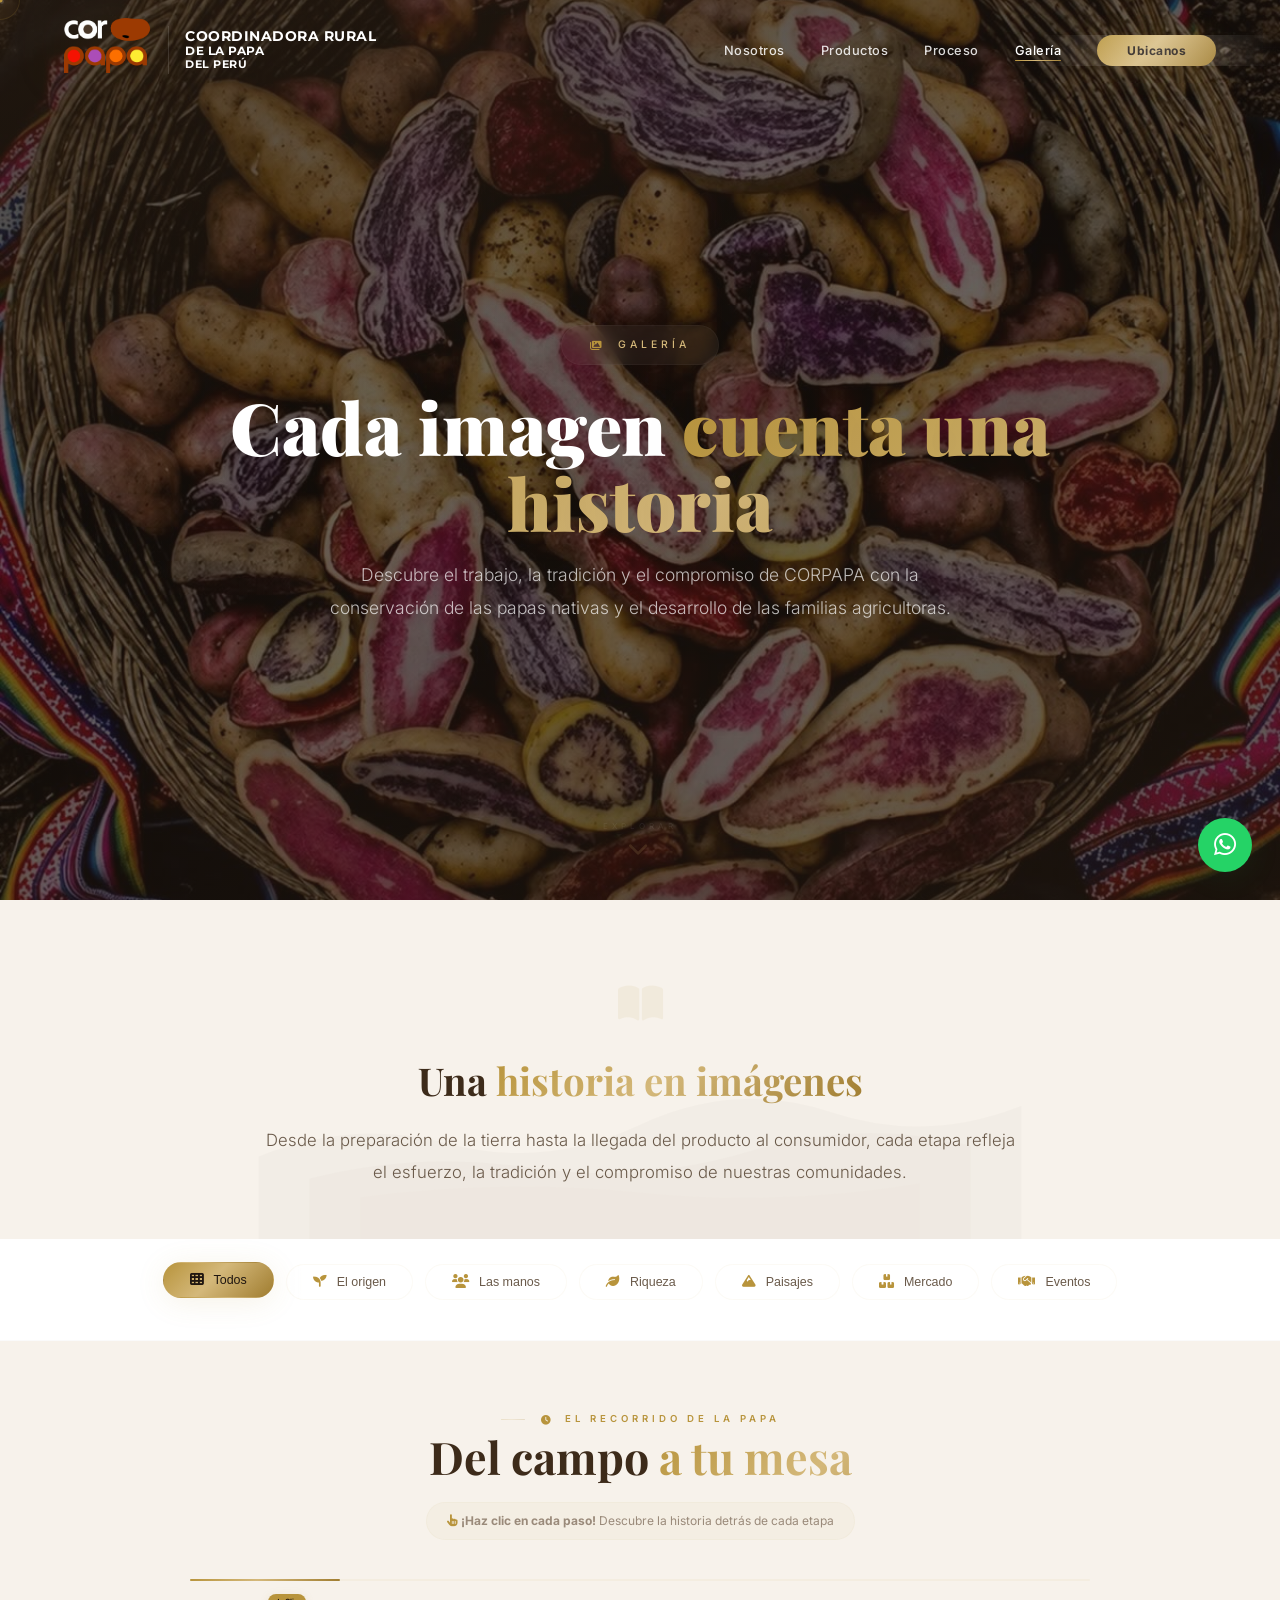
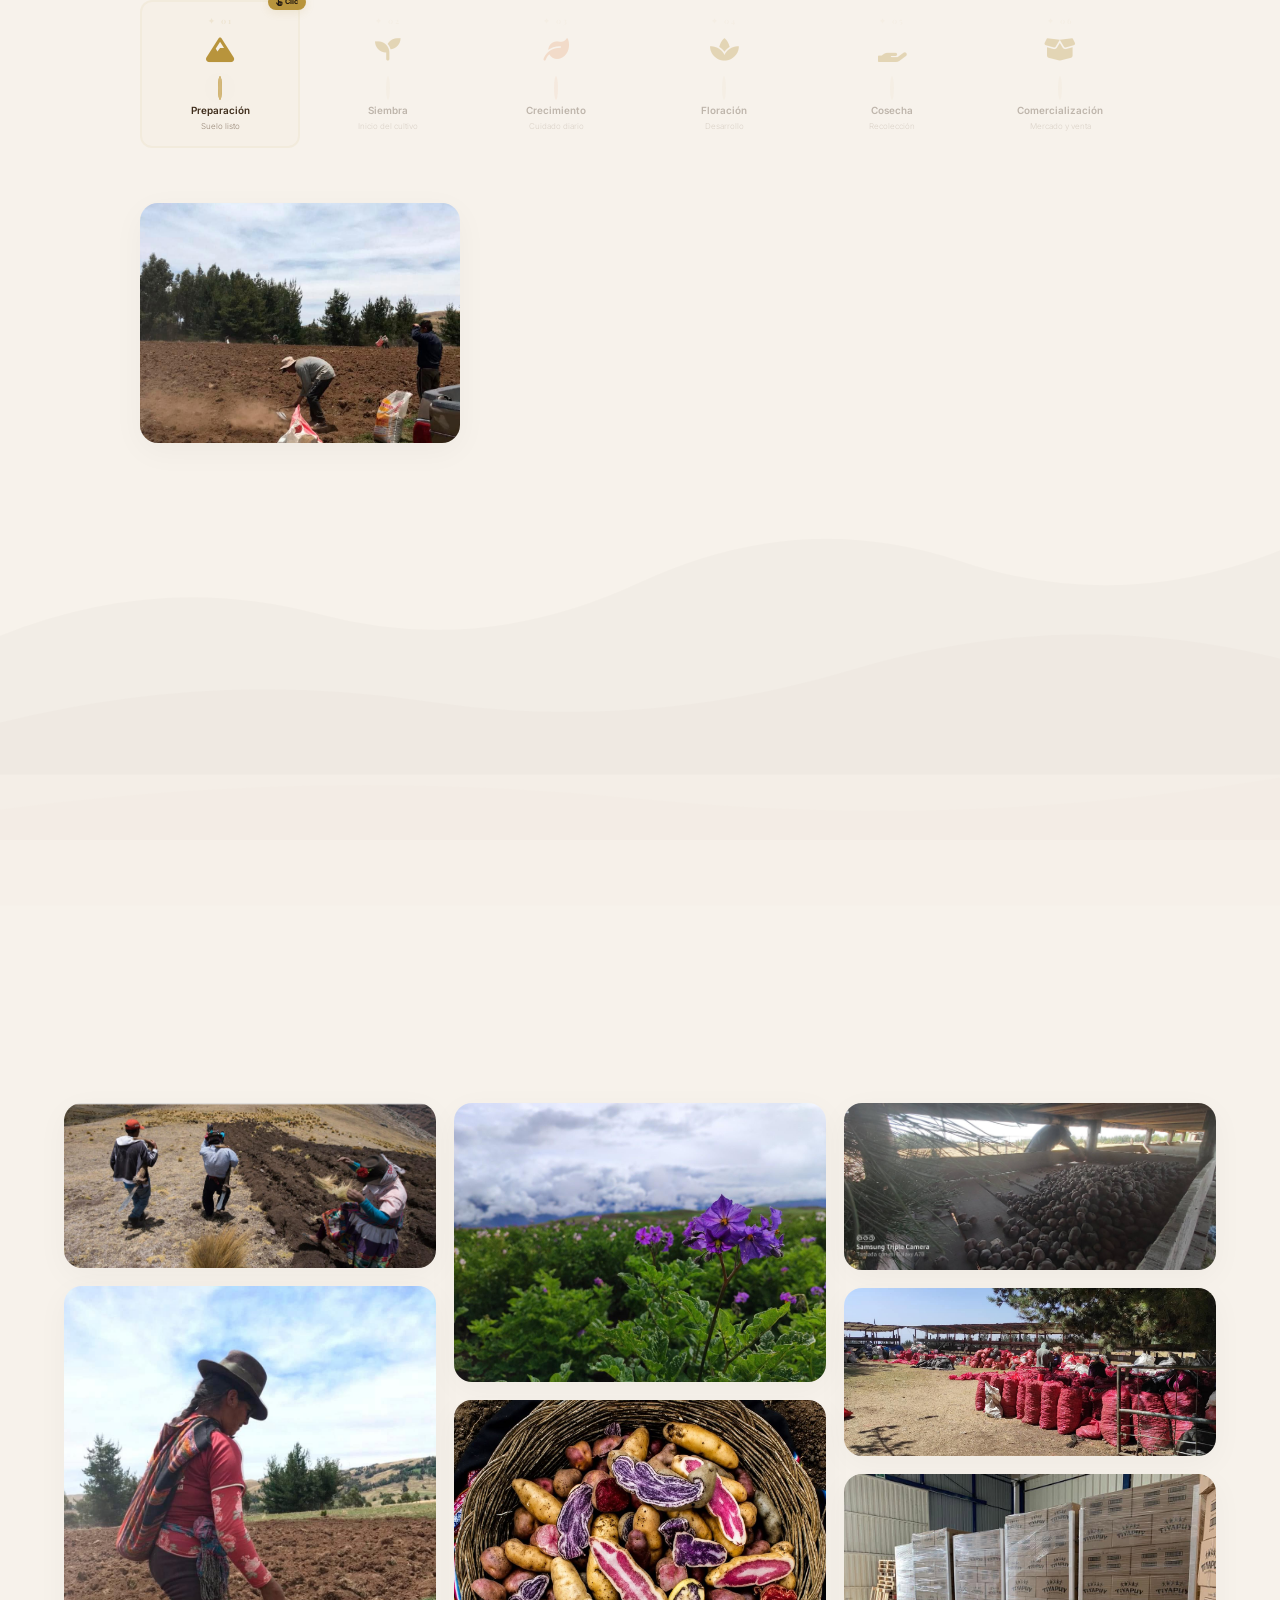
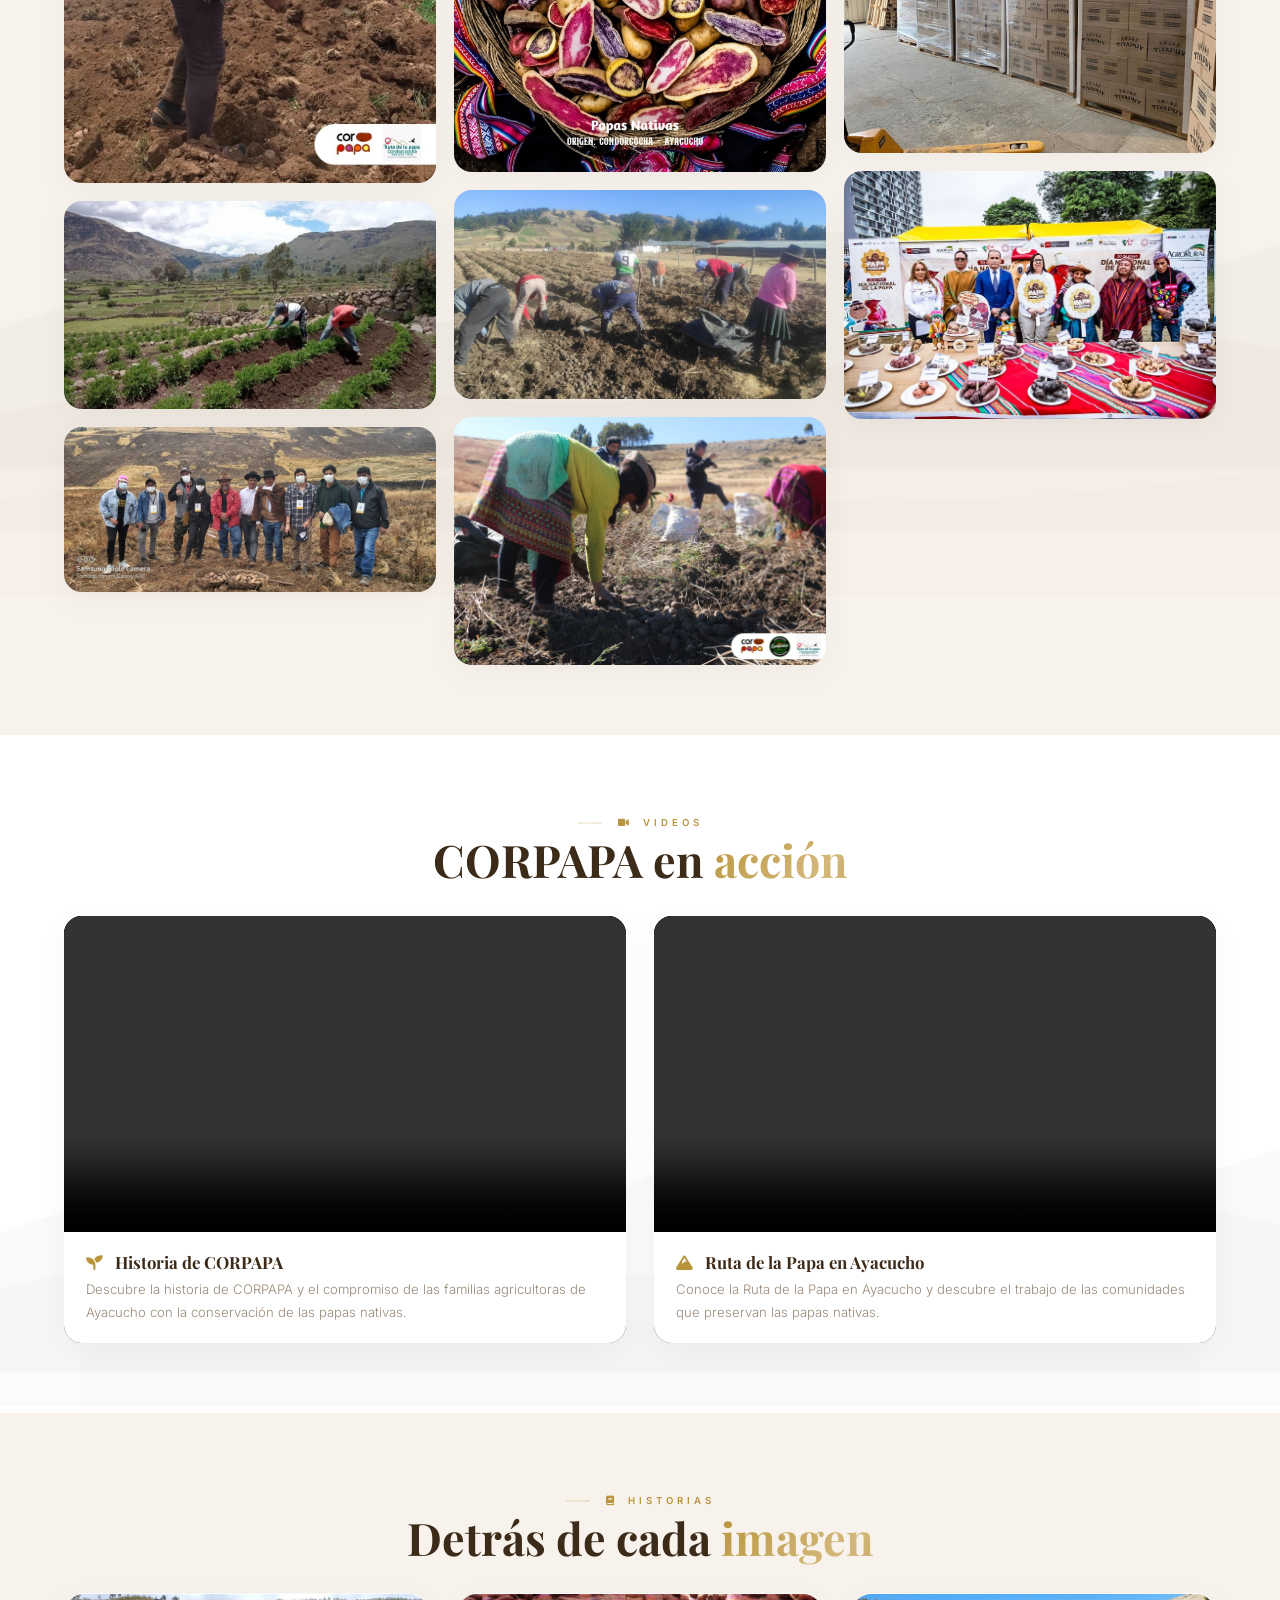
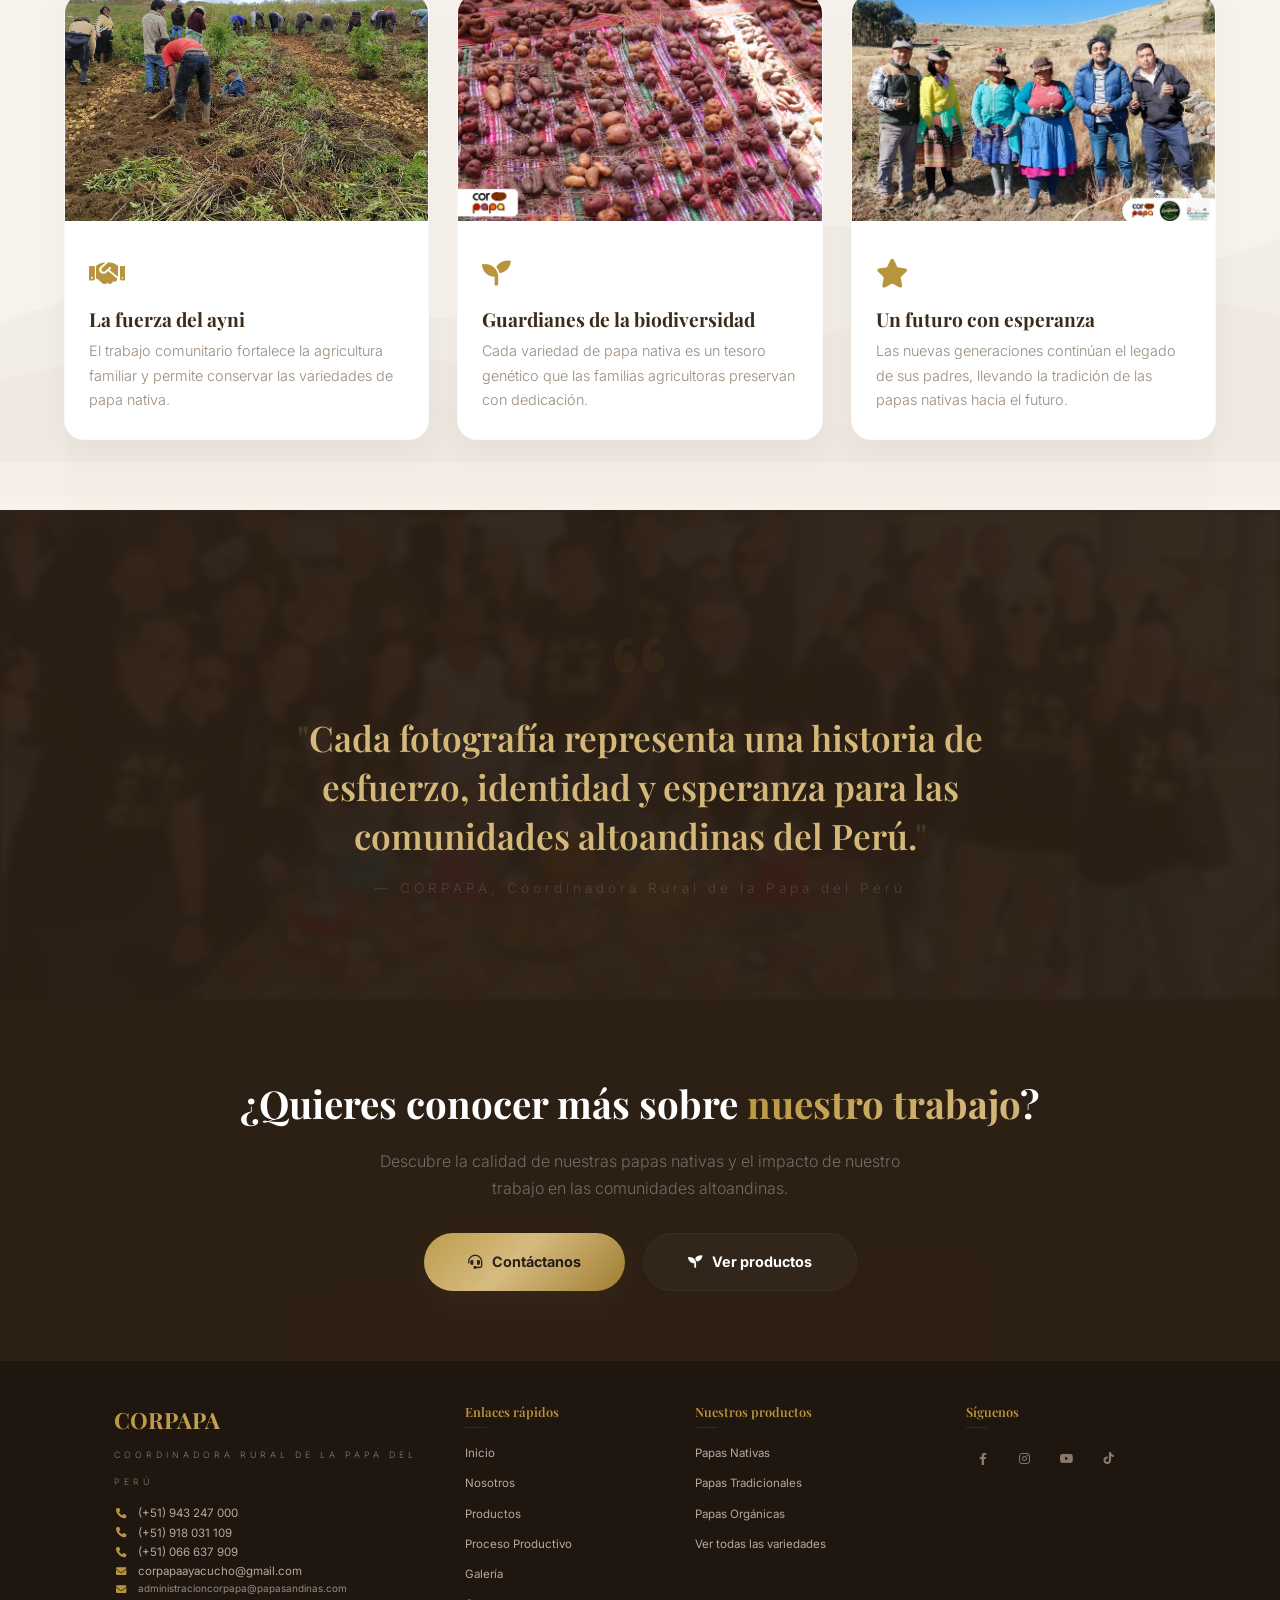
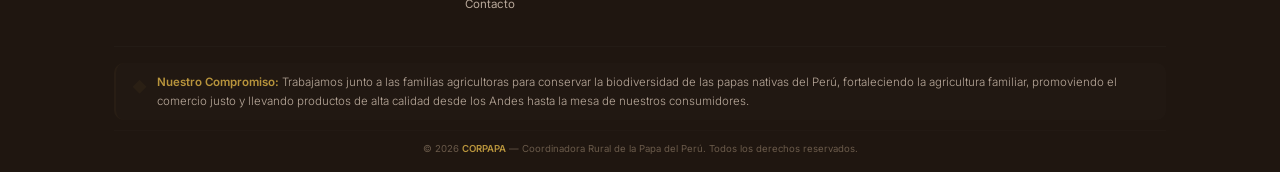
==== commit aad476d4: "Update galeria.html" ====
--- a/galeria.html
+++ b/galeria.html
@@ -357,75 +357,9 @@
         .cursor.clickable .glow { width: 12px; height: 12px; box-shadow: 0 0 60px rgba(184, 148, 60, 0.3); }
         @media (max-width: 1024px) { .cursor { display: none; } }
 
-        .preloader {
-            position: fixed;
-            top: 0;
-            left: 0;
-            width: 100%;
-            height: 100%;
-            background: var(--primary-dark);
-            display: flex;
-            align-items: center;
-            justify-content: center;
-            z-index: 99999;
-            transition: opacity 1s ease, visibility 1s ease;
-        }
-        .preloader.hidden { opacity: 0; visibility: hidden; }
-        .preloader .preloader-content { text-align: center; position: relative; }
-        .preloader .preloader-logo {
-            font-family: 'Playfair Display', serif;
-            color: var(--gold-light);
-            font-size: 4rem;
-            letter-spacing: 18px;
-            opacity: 0;
-            animation: fadeInBlur 1.2s ease 0.3s forwards;
-            text-shadow: 0 0 80px rgba(184,148,60,0.05);
-        }
-        .preloader .preloader-logo::after {
-            content: '✦';
-            position: absolute;
-            top: -25px;
-            right: -40px;
-            font-size: 1.5rem;
-            color: var(--gold);
-            opacity: 0;
-            animation: fadeInUp 0.8s ease 1.2s forwards, float 3s ease-in-out 1.5s infinite;
-        }
-        .preloader .preloader-sub {
-            color: rgba(255,255,255,0.2);
-            font-size: 0.8rem;
-            letter-spacing: 12px;
-            text-transform: uppercase;
-            margin-top: 10px;
-            opacity: 0;
-            animation: fadeInUp 0.8s ease 1s forwards;
-        }
-        .preloader .preloader-line {
-            width: 0;
-            height: 2px;
-            background: var(--gradient-gold);
-            margin: 18px auto 0;
-            border-radius: 4px;
-            animation: preloaderLine 1.8s ease 0.5s forwards;
-            box-shadow: 0 0 50px rgba(184,148,60,0.08);
-        }
-        @keyframes preloaderLine { 0% { width: 0; } 100% { width: 180px; } }
-        .preloader .preloader-spinner {
-            position: absolute;
-            top: -25px;
-            left: 50%;
-            transform: translateX(-50%);
-            width: 90px;
-            height: 90px;
-            border: 2px solid rgba(184,148,60,0.05);
-            border-top: 2px solid var(--gold);
-            border-radius: 50%;
-            animation: spin 1.2s linear infinite;
-            opacity: 0;
-            animation: spin 1.2s linear infinite, fadeInUp 0.5s ease 0.2s forwards;
-            box-shadow: 0 0 80px rgba(184,148,60,0.03);
-        }
-        @keyframes spin { 0% { transform: translateX(-50%) rotate(0deg); } 100% { transform: translateX(-50%) rotate(360deg); } }
+        /* ============================================================
+           PRELOADER ELIMINADO - CARGA INSTANTÁNEA
+           ============================================================ */
 
         .progress-bar {
             position: fixed;
@@ -1588,15 +1522,7 @@
         <div class="glow"></div>
     </div>
 
-    <!-- PRELOADER -->
-    <div class="preloader" id="preloader">
-        <div class="preloader-content">
-            <div class="preloader-spinner"></div>
-            <div class="preloader-logo">CORPAPA</div>
-            <div class="preloader-sub">Coordinadora Rural de la Papa del Perú</div>
-            <div class="preloader-line"></div>
-        </div>
-    </div>
+    <!-- PRELOADER ELIMINADO - CARGA INSTANTÁNEA -->
 
     <!-- PROGRESS BAR -->
     <div class="progress-bar" id="progressBar"></div>
@@ -2196,14 +2122,7 @@
             });
         })();
 
-        // PRELOADER
-        (function() {
-            window.addEventListener('load', function() {
-                const preloader = document.getElementById('preloader');
-                preloader.classList.add('hidden');
-                setTimeout(function() { preloader.style.display = 'none'; }, 1200);
-            });
-        })();
+        // PRELOADER ELIMINADO - CARGA INSTANTÁNEA
 
         // PROGRESS BAR
         (function() {
@@ -2562,12 +2481,14 @@
             }, 4000);
         })();
 
-        console.log('%c🏔️ CORPAPA - Galería Premium ✨', 'color:#b8943c;font-size:20px;font-weight:bold;');
+        console.log('%c🏔️ CORPAPA - Galería Premium ✨ (Sin Preloader)', 'color:#b8943c;font-size:20px;font-weight:bold;');
+        console.log('%c⚡ Carga instantánea - Eliminado el preloader', 'color:#25d366;font-size:14px;font-weight:bold;');
         console.log('%c🌸 Floración destacada', 'color:#e8a87c;font-size:14px;');
         console.log('%c👆 Interactivo: Haz clic en cada paso del recorrido', 'color:#d4b87a;font-size:14px;');
         console.log('%c🖼️ Galería principal: TODAS las imágenes visibles por defecto', 'color:#b8943c;font-size:14px;font-weight:bold;');
         console.log('%c🎬 Videos: Reproducción automática y control de volumen', 'color:#25d366;font-size:14px;font-weight:bold;');
         console.log('%c💬 WhatsApp: +51 943 247 000 con mensaje predeterminado', 'color:#25d366;font-size:14px;font-weight:bold;');
+        console.log('%c📱 Totalmente compatible con móviles, tablets y desktop', 'color:#d4b87a;font-size:12px;');
     </script>
 </body>
-</html>+</html>
